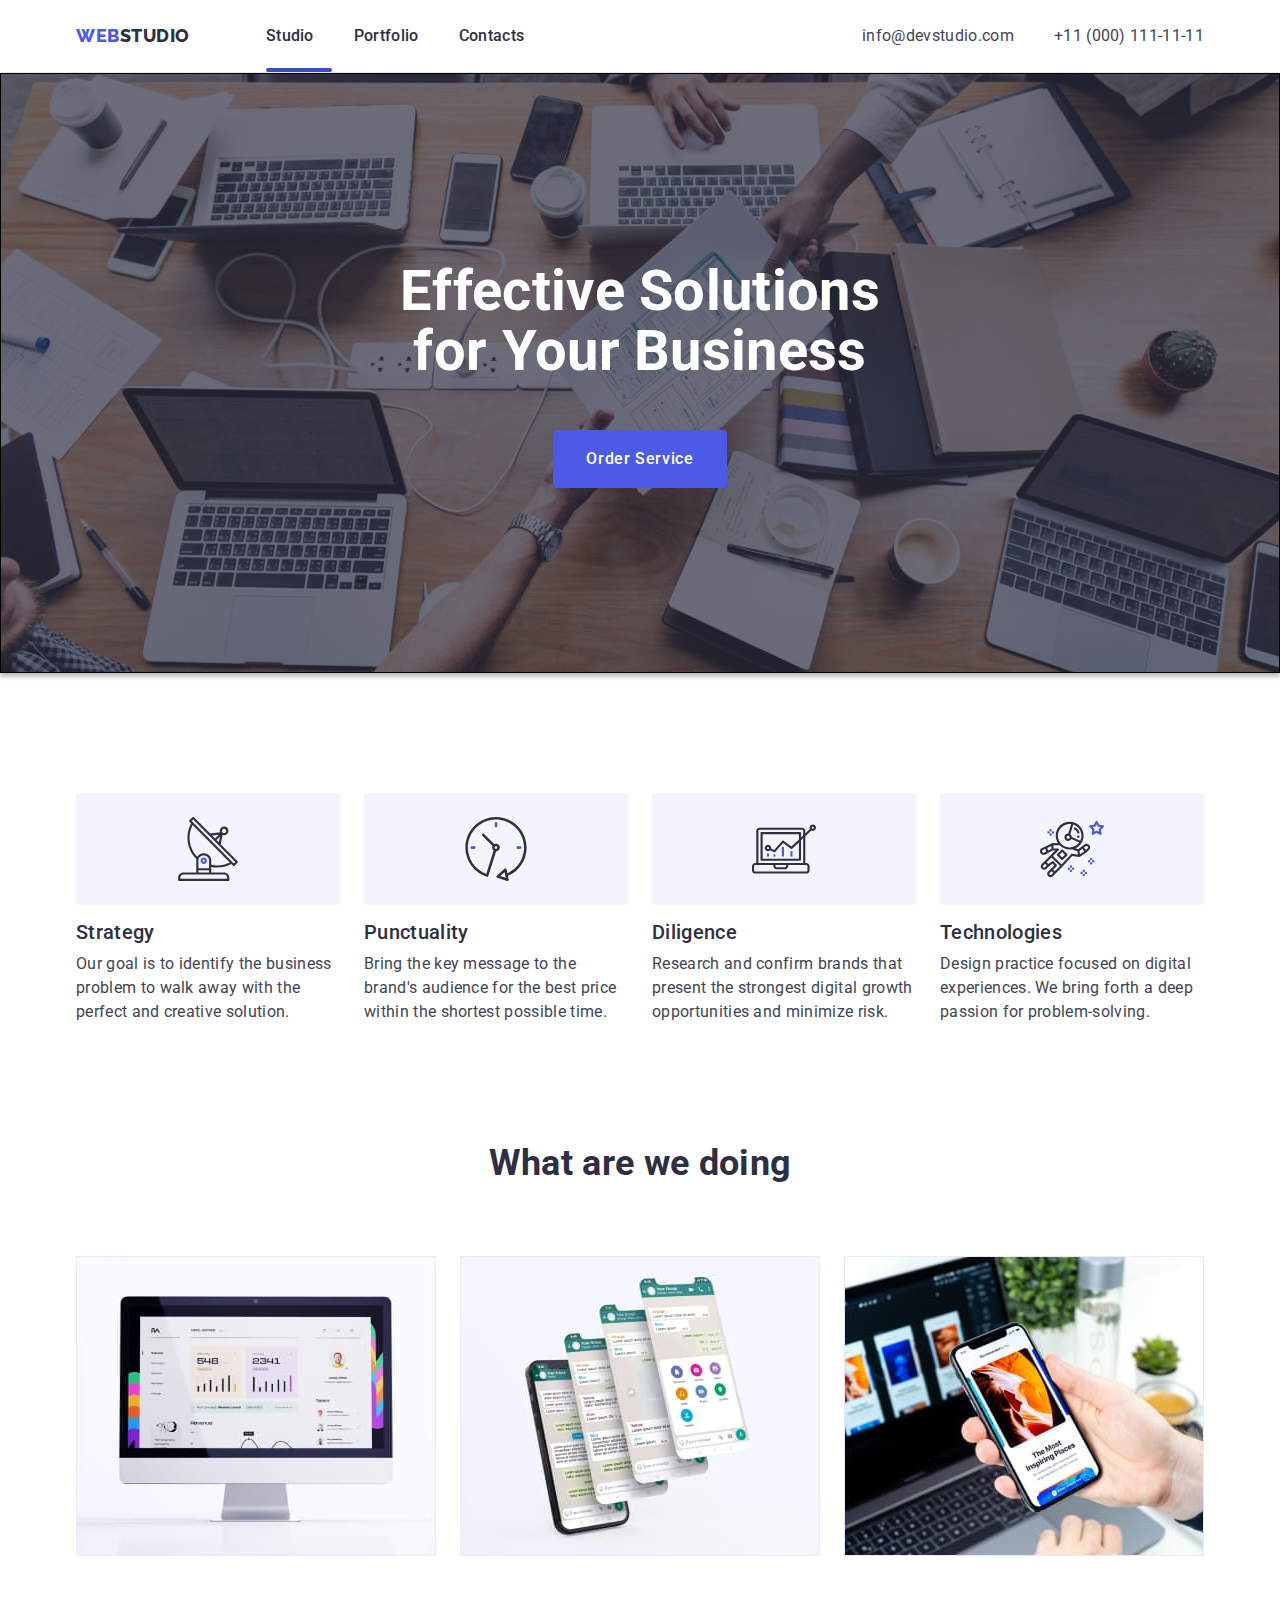
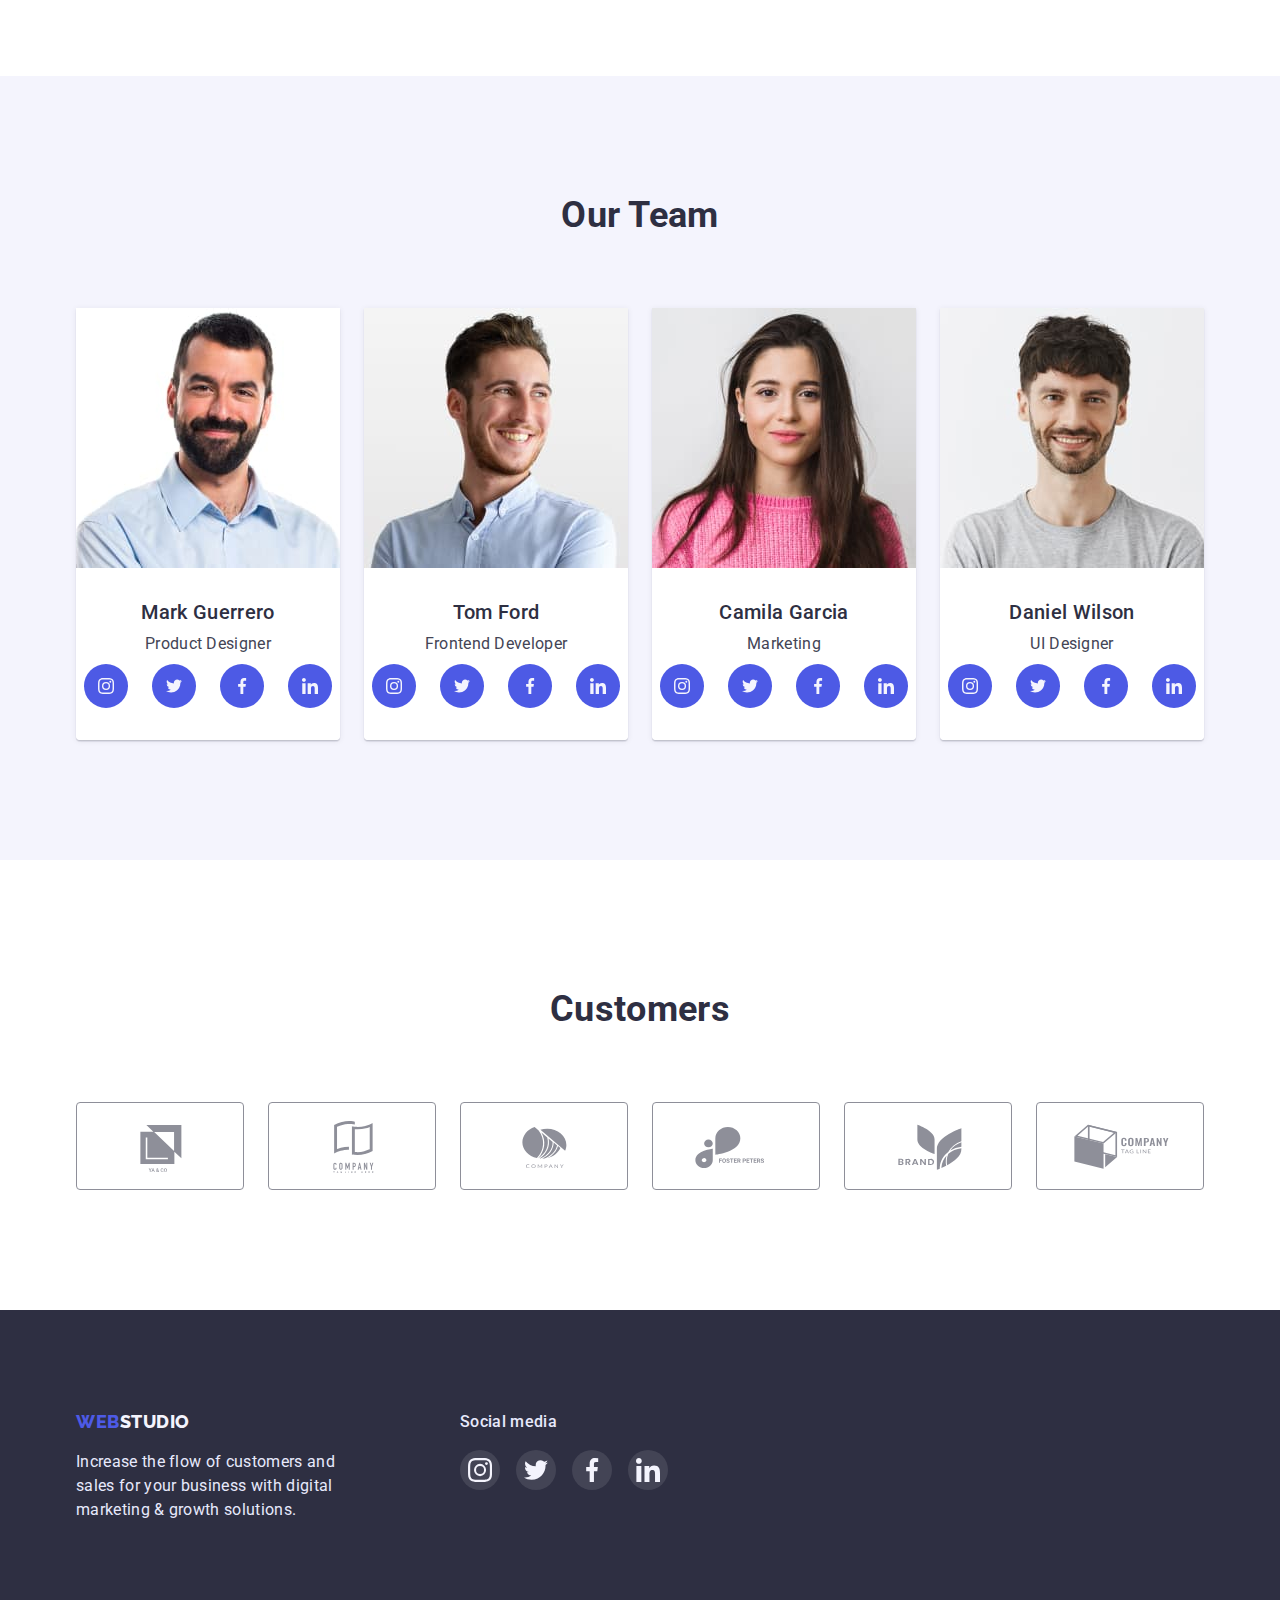
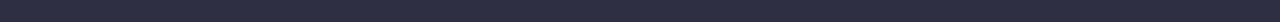
==== index.html @ f3c562cf "Initial commit" ====
<!DOCTYPE html>
<html lang="en">
<head>
    <meta charset="UTF-8">
    <meta http-equiv="X-UA-Compatible" content="IE=edge">
    <meta name="viewport" content="width=device-width, initial-scale=1.0">
    <title>WebStudio</title>
    <link
        href="https://fonts.googleapis.com/css2?family=Raleway:wght@800&family=Roboto:wght@100;400;500;700;900&display=swap"
        rel="stylesheet">
    <link rel="stylesheet" 
        href="https://cdnjs.cloudflare.com/ajax/libs/modern-normalize/1.1.0/modern-normalize.min.css">
    <link rel="stylesheet" href="./css/styles.css">
</head>
<body>

    <!--Header-->
    <header class="header">
        <div class="container main-header">
        <a href="./index.html" class="logo">
            <span class="logo-web">Web</span><span class="logo-studio">Studio</span>
        </a>

        <nav>
            <ul class="site-nav list">
                <li class="item"><a href="./index.html" class="link link-current activ">Studio</a></li>
                <li class="item"><a href="./portfolio.html" class="link link-current">Portfolio</a></li>
                <li class="item"><a href="./contacts.html" class="link link-current">Contacts</a></li>
            </ul>
        </nav>

        <address class="address">
            <ul class="contacts list">
                <li class="address-list"><a href="mailto:info@devstudio.com" class="link">info@devstudio.com</a></li>
                <li class="address-list"><a href="tel:+110001111111" class="link">+11 (000) 111-11-11</a></li>
            </ul>
        </address>
        </div>

    </header>

    <!--Main-->

    <main>
        <!--Section Hero-->
        <section class="hero hero-bgi">
            <div class="container">
            <h1 class="hero-title">Effective Solutions for Your Business</h1>
            <button type="button" class="button" data-modal-open>Order Service</button>
            </div>
        </section>
        
        <!--Section advantages-->
        <section class="section-feature">
            <div class="container">
            <ul class="feature list">
                <li class="feature-text">
                    <h2 class="title">Strategy</h2>
                    <p>Our goal is to identify the business
                    problem to walk away with the perfect and creative solution.</p>
                </li>

                <li class="feature-text">
                    <h2 class="title">Punctuality</h2>
                    <p>Bring the key message to the brand's audience for the best price within the shortest possible time.</p>
                </li>

                <li class="feature-text">
                    <h2 class="title">Diligence</h2>
                    <p>Research and confirm brands that present the strongest digital growth opportunities and minimize risk.</p>
                </li>

                <li class="feature-text">
                    <h2 class="title">Technologies</h2>
                    <p>Design practice focused on digital experiences. We bring forth a deep passion for problem-solving.</p>
                </li>
            </ul>
            </div>
        </section>
        <!--Our works-->
        <section class="section">
            <div class="container">
            <h2 class="section-title">What are we doing</h2>
            <ul class="list works">
                <li class="works-item">
                    <img src="./images/box1-1.jpg" 
                    alt="Graphs on the monitor"
                    width="360"
                    height="300">
                </li>
                <li class="works-item">
                    <img src="./images/box2-2.jpg" 
                    alt="Mobile Application Development" 
                    width="360" 
                    height="300">
                </li>
                <li class="works-item">
                    <img src="./images/box3-3.jpg" 
                    alt="Application on the phone" 
                    width="360" 
                    height="300">
                </li>
            </ul>
            </div>
        </section>
        <!--Our Team-->
        <section class="section employees">
            <div class="container">
            <h2 class="section-title">Our Team</h2>
            <ul class="team list">
                <li class="team-members"><img src="./images/team1-1.jpg"
                    alt="Mark Guerrero"
                    width="264" 
                    height="260">
                    <div class="team-item">
                    <h3 class="title">Mark Guerrero</h3>
                    <p>Product Designer</p>
                    <ul class="team-social-list list">
                        <li class="team-soc-item">
                            <a href="" class="team-social-link link">
                                <svg class="social-logo" width="16" height="16">
                                <use href="./images/icons.svg#logo-instagram"></use>
                                </svg>
                            </a>
                        </li>
                        <li class="team-soc-item">
                            <a href="" class="team-social-link link">
                                <svg class="social-logo" width="16" height="16">
                                <use href="./images/icons.svg#logo-twitter"></use>
                                </svg>
                            </a>
                        </li>
                        <li class="team-soc-item">
                            <a href="" class="team-social-link link">
                                <svg class="social-logo" width="16" height="16">
                                <use href="./images/icons.svg#logo-facebook"></use>
                                </svg>
                            </a>
                        </li>
                        <li class="team-soc-item">
                            <a href="" class="team-social-link link">
                                <svg class="social-logo" width="16" height="16">
                                <use href="./images/icons.svg#logo-linkedin"></use>
                                </svg>
                            </a>
                        </li>
                    </ul>
                    </div>
                <li class="team-members"><img src="./images/team2-2.jpg" 
                    alt="Tom Ford"
                    width="264" 
                    height="260">
                    <div class="team-item">
                    <h3 class="title">Tom Ford</h3>
                    <p>Frontend Developer</p>
                    <ul class="team-social-list list">
                        <li class="team-soc-item">
                            <a href="" class="team-social-link link">
                                <svg class="social-logo" width="16" height="16">
                                    <use href="./images/icons.svg#logo-instagram"></use>
                                </svg>
                            </a>
                        </li>
                        <li class="team-soc-item">
                            <a href="" class="team-social-link link">
                                <svg class="social-logo" width="16" height="16">
                                    <use href="./images/icons.svg#logo-twitter"></use>
                                </svg>
                            </a>
                        </li>
                        <li class="team-soc-item">
                            <a href="" class="team-social-link link">
                                <svg class="social-logo" width="16" height="16">
                                    <use href="./images/icons.svg#logo-facebook"></use>
                                </svg>
                            </a>
                        </li>
                        <li class="team-soc-item">
                            <a href="" class="team-social-link link">
                                <svg class="social-logo" width="16" height="16">
                                    <use href="./images/icons.svg#logo-linkedin"></use>
                                </svg>
                            </a>
                        </li>
                    </ul>
                    </div>
                </li>
                <li class="team-members"><img src="./images/team3-3.jpg" 
                    alt="Camila Garcia"
                    width="264" 
                    height="260">
                    <div class="team-item">
                    <h3 class="title">Camila Garcia</h3>
                    <p>Marketing</p>
                    <ul class="team-social-list list">
                        <li class="team-soc-item">
                            <a href="" class="team-social-link link">
                                <svg class="social-logo" width="16" height="16">
                                    <use href="./images/icons.svg#logo-instagram"></use>
                                </svg>
                            </a>
                        </li>
                        <li class="team-soc-item">
                            <a href="" class="team-social-link link">
                                <svg class="social-logo" width="16" height="16">
                                    <use href="./images/icons.svg#logo-twitter"></use>
                                </svg>
                            </a>
                        </li>
                        <li class="team-soc-item">
                            <a href="" class="team-social-link link">
                                <svg class="social-logo" width="16" height="16">
                                    <use href="./images/icons.svg#logo-facebook"></use>
                                </svg>
                            </a>
                        </li>
                        <li class="team-soc-item">
                            <a href="" class="team-social-link link">
                                <svg class="social-logo" width="16" height="16">
                                    <use href="./images/icons.svg#logo-linkedin"></use>
                                </svg>
                            </a>
                        </li>
                    </ul>
                    </div>
                </li>
                <li class="team-members"><img src="./images/team4-4.jpg" 
                    alt="Daniel Wilson"
                    width="264" 
                    height="260">
                    <div class="team-item">
                    <h3 class="title">Daniel Wilson</h3>
                    <p>UI Designer</p>
                    <ul class="team-social-list list">
                        <li class="team-soc-item">
                            <a href="" class="team-social-link link">
                                <svg class="social-logo" width="16" height="16">
                                    <use href="./images/icons.svg#logo-instagram"></use>
                                </svg>
                            </a>
                        </li>
                        <li class="team-soc-item">
                            <a href="" class="team-social-link link">
                                <svg class="social-logo" width="16" height="16">
                                    <use href="./images/icons.svg#logo-twitter"></use>
                                </svg>
                            </a>
                        </li>
                        <li class="team-soc-item">
                            <a href="" class="team-social-link link">
                                <svg class="social-logo" width="16" height="16">
                                    <use href="./images/icons.svg#logo-facebook"></use>
                                </svg>
                            </a>
                        </li>
                        <li class="team-soc-item">
                            <a href="" class="team-social-link link">
                                <svg class="social-logo" width="16" height="16">
                                    <use href="./images/icons.svg#logo-linkedin"></use>
                                </svg>
                            </a>
                        </li>
                    </ul>
                    </div>
                </li>
            </ul>
            </div>
        </section>

        <!--Customers-->
        <section class="section-customers">
            <div class="container">
            <h2 class="section-title customers-title">Customers</h2>
            <ul class="customers list">
                <li class="customers-item">
                    <a href="" class="customers-social-link link">
                        <svg class="customers-img" width="104" height="56">
                            <use href="./images/icons.svg#client-1"></use>
                        </svg> 
                    </a>      
                </li>
                <li class="customers-item">
                    <a href="" class="customers-social-link link">
                        <svg class="customers-img" width="104" height="56">
                            <use href="./images/icons.svg#client-2"></use>
                        </svg>
                    </a>
                </li>
                <li class="customers-item">
                    <a href="" class="customers-social-link link">
                        <svg class="customers-img" width="104" height="56">
                            <use href="./images/icons.svg#client-3"></use>
                        </svg>
                    </a>
                </li>
                <li class="customers-item">
                    <a href="" class="customers-social-link link">
                        <svg class="customers-img" width="104" height="56">
                            <use href="./images/icons.svg#client-4"></use>
                        </svg>
                    </a>
                </li>
                <li class="customers-item">
                    <a href="" class="customers-social-link link">
                        <svg class="customers-img" width="104" height="56">
                            <use href="./images/icons.svg#client-5"></use>
                        </svg>
                    </a>
                </li>
                <li class="customers-item">
                    <a href="" class="customers-social-link link">
                        <svg class="customers-img" width="104" height="56">
                            <use href="./images/icons.svg#client-6"></use>
                        </svg>
                    </a>
                </li>
            </ul>
            </div>
        </section>

    </main>

    <!--Footer-->

    <footer class="footer">
        <div class="container footer-container">
            <div class="footer-stab">
                <a href="./index.html" class="footer-logo">
                    <span class="footer-web">Web</span><span class="footer-studio">Studio</span>
                </a>
                <p class="text-footer">
                    Increase the flow of customers and
                    sales for your business with digital
                    marketing & growth solutions.
                </p>
            </div>
        
        <div class="footer-container-soc">
            <p class="footer-title-soc">Social media</p>
            <ul class="footer-list list">
                <li class="footer-soc-item">
                    <a href="" class="footer-social-link link">
                        <svg class="social-logo" width="24" height="24">
                            <use href="./images/icons.svg#logo-instagram"></use>
                        </svg>
                    </a>
                </li>
                <li class="footer-soc-item">
                    <a href="" class="footer-social-link link">
                        <svg class="social-logo" width="24" height="24">
                            <use href="./images/icons.svg#logo-twitter"></use>
                        </svg>
                    </a>
                </li>
                <li class="footer-soc-item">
                    <a href="" class="footer-social-link link">
                        <svg class="social-logo" width="24" height="24">
                            <use href="./images/icons.svg#logo-facebook"></use>
                        </svg>
                    </a>
                </li>
                <li class="footer-soc-item">
                    <a href="" class="footer-social-link link">
                        <svg class="social-logo" width="24" height="24">
                            <use href="./images/icons.svg#logo-linkedin"></use>
                        </svg>
                    </a>
                </li>
            </ul>
        </div>
        </div>
    </footer>

    <!-- Backdrop + modal -->

    <div class="backdrop is-hidden" data-modal>
        <div class="modal">
            <button type="button" class="modal-button" data-modal-close>
                <svg class="close-icon" width="8" height="8">
                    <use href="./images/icons.svg#close-buttom"></use>
                </svg>
            </button>
        </div>
    </div>

    <script src="./js/modal.js"></script>
</body>
</html>
---- css/styles.css ----
:root {
    --primary-text-color: #434455;
    --title-text-color: #2E2F42;
    --active-color: #404BBF;
    --primary-bg-color: #FFFFFF;
    --title-bg-color: #2E2F42;
    --hero-text-color: #FFFFFF;
    --team-bg-color: #F4F4FD;
    --logo-primary-color: #4D5AE5;
    --logo-secondary-color: #2E2F42;
    --logo-footer-color: #F4F4FD;
    --text-footer-color: #E7E9FC;
    --active-color-button: #FFFFFF;
    --active-bgc-button: #404BBF;
    --button-text-color: #4D5AE5;
    --button-text-bgc: #F4F4FD;
    --primary-social-logo: #F4F4FD;
}

body {
    background-color: var(--primary-bg-color);
    color: var(--primary-text-color);

    font-family: 'Roboto', sans-serif;
    letter-spacing: 0.02em;
    font-size: 16px;
    line-height: 1.5;
}

img {
    display: block;
}

.list {
    list-style: none;
}

.container {
    width: 1158px;
    padding-left: 15px;
    padding-right: 15px;
    margin: 0 auto;
}

h1, h2, h3, h4, h5, h6, p, ul {
    margin: 0;
    padding: 0;
}

.section {
    padding-top: 120px;
    padding-bottom: 120px;
}
.section-feature {
    padding-top: 120px;
}
.section-customers {
    padding-top: 130px;
    padding-bottom: 120px;
}
.section-portfolio {
    padding-top: 96px;
    padding-bottom: 120px;
}

/* Header */
.header {
    border-bottom: 1px solid #E7E9FC;
        box-shadow: 0px 2px 1px rgba(46, 47, 66, 0.08), 0px 1px 1px rgba(46, 47, 66, 0.16), 0px 1px 6px rgba(46, 47, 66, 0.08);
}
.main-header {
    display: flex;
    align-items: center;
}

/*Logo*/
.logo {
    display: inline-block;
    font-family: Raleway, sans-serif;
    letter-spacing: 0.03em;
    font-weight: 800;
    font-size: 18px;
    line-height: 1.33;
    text-decoration: none;
    text-transform: uppercase;
}
.logo-web {
    color: var(--logo-primary-color);
}
.logo-studio {
    color: var(--logo-secondary-color);
}

/*Nav*/
.site-nav .link {
    display: block;
    padding-top: 24px;
    padding-bottom: 24px;
    color: var(--title-text-color);
    font-weight: 500;
    text-decoration: none;

    transition: color 250ms cubic-bezier(0.4, 0, 0.2, 1);
}
.site-nav .link:active,
.site-nav .link:focus,
.site-nav .link:hover,
.site-nav .link.current {
    color: var(--active-color);
}
.site-nav {
    display: flex;
    margin-left: 76px;
}
.site-nav .item {
    margin-right: 40px;
}
.site-nav .item:last-child {
    margin-right: 0;
}

/*Contacts*/
.contacts .link {
    display: block;
    padding-top: 24px;
    padding-bottom: 24px;
    color: var(--primary-text-color);
    font-size: 16px;
    line-height: 1.5;
    text-decoration: none;
    font-style: normal;

    transition: color 250ms cubic-bezier(0.4, 0, 0.2, 1);
}
.contacts .link:active,
.contacts .link:focus,
.contacts .link:hover {
    color: var(--active-color);
}
.contacts {
    display: flex;
}
.address {
    margin-left: auto;
}
.contacts .address-list + .address-list {
    margin-left: 40px;
}
/* Underline the current page */

.item {
    position: relative;
}
.link-current::after {
    display: block;
    position: absolute;
    cursor: pointer;
    bottom: 0;
    left: 0;
    content: "";
    width: 66px;
    height: 4px;
    border-radius: 2px;
    background-color: transparent;
}
.activ::after {
    background-color: #404BBF;
}


/*Hero*/
.hero {
    text-align: center;
    background-color: var(--title-bg-color);
    padding-bottom: 188px;
    padding-top: 188px;
}
.hero-title {
    width: 494px;
    margin-left: auto;
    margin-right: auto;
    color: var(--hero-text-color);
    font-weight: 700;
    font-size: 56px;
    line-height: 1.07;
}
/* Hero background */
.hero-bgi {
    max-width: 1440px;
    height: 600px;
    margin: 0 auto;
    background-image: linear-gradient(to right, rgba(46, 47, 66, 0.7),
            rgba(46, 47, 66, 0.7)),
        url("../images/people-office.jpg");
    background-repeat: no-repeat;
    background-position: center;
    border: 1px solid #000000;
    box-shadow: 0px 4px 4px rgba(0, 0, 0, 0.25);
}


/* Feature */
.feature .title {
    color: var(--title-text-color);
    font-weight: 500;
    font-size: 20px;
    line-height: 1.2;
    margin-bottom: 8px;
}
.feature {
    display: flex;
}
.feature-text {
    margin-right: 24px;
}
.feature-text:nth-child(4n) {
    margin-right: 0;
}
.feature-text::before {
    display: inline-block;
    content: '';
    width: 264px;
    height: 112px;
    background-repeat: no-repeat;
    background-position: center;
    background-color: rgba(244, 244, 253, 1);
    border-radius: 4px;
    margin-bottom: 8px;
}
.feature-text:nth-child(1)::before {
    background-image: url("../images/strategy.svg");
}
.feature-text:nth-child(2)::before {
    background-image: url('../images/punctuality.svg');
}
.feature-text:nth-child(3)::before {
    background-image: url('../images/diligence.svg');
}
.feature-text:nth-child(4)::before {
    background-image: url('../images/technologies.svg');
}

/* Works */
.works {
    display: flex;
}
.works-item {
    margin-right: 24px;
}
.works-item:nth-child(3n) {
    margin-right: 0;
}

/*Team*/
.employees {
    background-color: var(--team-bg-color);
}

.section-title {
    color: var(--title-text-color);
    font-weight: 700;
    font-size: 36px;
    line-height: 1.11;
    text-align: center;
    margin-bottom: 72px;
}
.team .title {
    color: var(--title-text-color);
    font-weight: 500;
    font-size: 20px;
    line-height: 1.2;
    margin-bottom: 8px;
}
.team {
    display: flex;
}
.team-members {
    margin-right: 24px;
    box-shadow: 0px 1px 6px rgba(46, 47, 66, 0.08), 0px 1px 1px rgba(46, 47, 66, 0.16), 0px 2px 1px rgba(46, 47, 66, 0.08);
    border-radius: 0px 0px 4px 4px;
}
.team-members:nth-child(4n) {
    margin-right: 0;
}
.team-item {
    padding-top: 32px;
    padding-bottom: 32px;
    text-align: center;
    background-color: #fff;
    border-radius: 0px 0px 4px 4px;
}
.team-social-list {
    display: flex;
    justify-content: center;
    gap: 24px;
    margin-top: 8px;
}
.team-soc-item {
    width: 44px;
    height: 44px;
    justify-content: center;
}
.team-social-link {
    width: 100%;
    height: 100%;
    border-radius: 50%;
    display: flex;
    align-items: center;
    justify-content: center;
    background-color: #4D5AE5;

    transition: background-color 250ms cubic-bezier(0.4, 0, 0.2, 1);
}
.team-social-link:hover,
.team-social-link:focus {
    background-color: #404BBF;
}
.social-logo {
    fill: var(--primary-social-logo);
}

/* Customers */
.customers-title {
    margin-bottom: 72px;
}
.customers {
    display: flex;
}
.customers-item {
    display: flex;
    width: 168px;
    height: 88px;
    margin-right: 24px;
    background: var(--primary-bg-color);
}
.customers-social-link {
    display: flex;
    width: 100%;
    height: 100%;
    border-radius: 4px;
    background-repeat: no-repeat;
    background-position: center;
    align-items: center;
    justify-content: center;
    border: 1px solid #8E8F99;
    color: #8E8F99;

    transition: color 250ms cubic-bezier(0.4, 0, 0.2, 1),
            border 250ms cubic-bezier(0.4, 0, 0.2, 1),
            box-shadow 250ms cubic-bezier(0.4, 0, 0.2, 1);
}
.customers-item:nth-child(6n) {
    margin-right: 0;
}
.customers-social-link:hover,
.customers-social-link:focus {
    box-shadow: 0px 4px 4px rgba(0, 0, 0, 0.25);
    color: var(--active-color);
    border: 1px solid var(--active-color);
}
.customers-img {
    fill: currentColor;
}

/*Footer*/

.footer-logo {
    font-family: Raleway, sans-serif;
    letter-spacing: 0.03em;
    font-weight: 800;
    font-size: 18px;
    line-height: 1.33;
    text-decoration: none;
    text-transform: uppercase;
    display: inline-block;
    margin-bottom: 16px;
}
.footer-web {
    color: var(--logo-primary-color);
}    
.footer {
    background-color: var(--title-bg-color);
    padding-top: 100px;
    padding-bottom: 100px;
}
.footer .text-footer {
    color: var(--text-footer-color);
    margin: 0;
}
.footer .footer-studio {
    color: var(--logo-footer-color);
    line-height: 1.17;
}
.text-footer {
    width: 264px;
    justify-content: flex-start; 
}
.footer-container {
    display: flex; 
}
.footer-stab {
    margin-right: 120px;
}
.footer-title-soc {
    color: var(--text-footer-color);
    font-weight: 500;
}
.footer-container-soc {
    width: 208px;
    height: 80px;
}
.footer-list {
    display: flex;
    justify-content: center;
    gap: 16px;
    margin-top: 16px;
}
.footer-soc-item {
    width: 40px;
    height: 40px;
    justify-content: center;
    align-items: center;
}
.footer-social-link {
    border-radius: 50%;
    width: 100%;
    height: 100%;
    display: flex;
    justify-content: center;
    align-items: center;
    background: rgba(255, 255, 255, 0.1);

    transition: background-color 250ms cubic-bezier(0.4, 0, 0.2, 1);
}
.footer-social-link:hover {
    background: #31D0AA;
}

/* Backdrop + modal*/
.backdrop {
    position: fixed;
    top: 0;
    left: 0;
    width: 100%;
    height: 100%;
    background: rgba(46, 47, 66, 0.4);

    transition: opacity 250ms cubic-bezier(0.4, 0, 0.2, 1), visibility 250ms cubic-bezier(0.4, 0, 0.2, 1);

}
.backdrop.is-hidden {
    visibility: hidden;
    opacity: 0;
    pointer-events: none;
}
.modal {
    position: absolute;
    left: 50%;
    top: 50%;
    transform: translate(-50%, -50%);
    opacity: 1;
    width: 408px;
    height: 576px;
    background: #FCFCFC;
    box-shadow: 0px 1px 1px rgba(0, 0, 0, 0.14), 0px 1px 3px rgba(0, 0, 0, 0.12), 0px 2px 1px rgba(0, 0, 0, 0.2);
    border-radius: 4px;
}
.modal-button {
    position: absolute;
    top: 24px;
    right: 24px;
    width: 24px;
    height: 24px;
    border-radius: 50%;
    background: #E7E9FC;
    border: 1px solid rgba(0, 0, 0, 0.1);
    filter: drop-shadow(0px 4px 4px rgba(0, 0, 0, 0.25));

    transition: background-color 250ms cubic-bezier(0.4, 0, 0.2, 1),
            border 250ms cubic-bezier(0.4, 0, 0.2, 1),
            fill 250ms cubic-bezier(0.4, 0, 0.2, 1);
}
.modal-button:hover,
.modal-button:active {
    background-color: #404BBF;
    border: 1px solid #404BBF;
    fill: #fff;
    
}
.close-icon {
    width: 100%;
    height: 100%;
}


/*Button*/
.button {
    color: #FFFFFF;
    background-color: #4D5AE5;
    font-family: Roboto, sans-serif;
    font-weight: 500;
    font-size: 16px;
    line-height: 1.5;
    display: flex;
    letter-spacing: 0.04em;

    cursor: pointer;
    border-radius: 4px;
    padding: 16px 32px;
    margin: 0 auto;
    margin-top: 48px;
    min-width: 169px;
    border: 1px solid transparent;

    transition: background-color 250ms cubic-bezier(0.4, 0, 0.2, 1),
    color 250ms cubic-bezier(0.4, 0, 0.2, 1),
    border 250ms cubic-bezier(0.4, 0, 0.2, 1);
}
.button:active,
.button:focus,
.button:hover {
    color: var(--active-color-button);
    background-color: var(--active-bgc-button);
    border: 1px solid transparent;
    
}

/*Section-portfolio*/

/*Button portfolio*/
.button-portfolio {
    font-family: Roboto, sans-serif;
    font-weight: 500;
    font-size: 16px;
    line-height: 1.5;
    display: flex;
    align-items: center;
    text-align: center;
    letter-spacing: 0.04em;
    color: var(--button-text-color);
    background-color: var(--button-text-bgc);

    cursor: pointer;
    border-radius: 4px;
    padding: 12px 24px;
    min-width: 69px;
    border: 1px solid var(--text-footer-color);

    transition: background-color 250ms cubic-bezier(0.4, 0, 0.2, 1),
    color 250ms cubic-bezier(0.4, 0, 0.2, 1),
    border 250ms cubic-bezier(0.4, 0, 0.2, 1),
    box-shadow 250ms cubic-bezier(0.4, 0, 0.2, 1);
}
.button-portfolio:active,
.button-portfolio:focus,
.button-portfolio:hover {
    color: var(--active-color-button);
    background-color: var(--active-bgc-button);
    border: 1px solid transparent;
    box-shadow: 0px 3px 1px rgba(0, 0, 0, 0.1), 0px 2px 1px rgba(0, 0, 0, 0.08), 0px 2px 2px rgba(0, 0, 0, 0.12);
}

.main-button {
    display: flex;
    align-items: center;
    justify-content: center;
    margin-bottom: 72px;
}
.button-item {
    margin-right: 24px;
}
.button-item:nth-child(5n) {
    margin-right: 0;
}

/*Hidden headers*/
.title-portfolio {
    visibility: hidden;
}

/*Cards*/
.project-card .cards {
    text-decoration: none;
}

/*Project card*/
.project-card .project {
    font-weight: 500;
    font-size: 20px;
    line-height: 1.2;
    color: var(--title-text-color);
}
.project-card .type {
    color: var(--primary-text-color);
}
.cards .project {
    display: flex;
    margin-bottom: 8px;
}
.project-card {
    display: flex;
    flex-wrap: wrap;
}
.item-card {
    /* width: 360px; */
    margin-right: 24px;
    margin-bottom: 48px;
    cursor: pointer;
    /* border: 1px solid #E7E9FC; */

    transition: box-shadow 250ms cubic-bezier(0.4, 0, 0.2, 1);
}
.item-card:nth-child(3n) {
    margin-right: 0;
}
.item-card:nth-last-child(-n+3) {
    margin-bottom: 0;
}
.item-card:hover,
.item-card:focus {
    box-shadow: 0px 1px 6px rgba(46, 47, 66, 0.08), 0px 1px 1px rgba(46, 47, 66, 0.16), 0px 2px 1px rgba(46, 47, 66, 0.08);
}
.project-border {
    border-bottom: 1px solid #E7E9FC;
    border-left: 1px solid #E7E9FC;
    border-right: 1px solid #E7E9FC;
    padding: 32px 16px;

    transition: border 250ms cubic-bezier(0.4, 0, 0.2, 1);
}
.project-border:hover,
.project-border:focus {
    border: 0;
}
/* Cards-thumb */

.cards-thumb {
    position: relative;
    overflow: hidden;
}
.thumb-text {
    position: absolute;
    width: 100%;
    height: 100%;
    top: 0;
    left: 0;
    padding-left: 32px;
    padding-top: 40px;
    padding-right: 32px;
    line-height: 24px;
    background: #4D5AE5;
    color: #F4F4FD;

    transform: translateY(100%);
    transition: transform 250ms cubic-bezier(0.4, 0, 0.2, 1);
}
.cards-thumb:hover .thumb-text,
.cards-thumb:focus .thumb-text {
    transform: translateY(0);
}
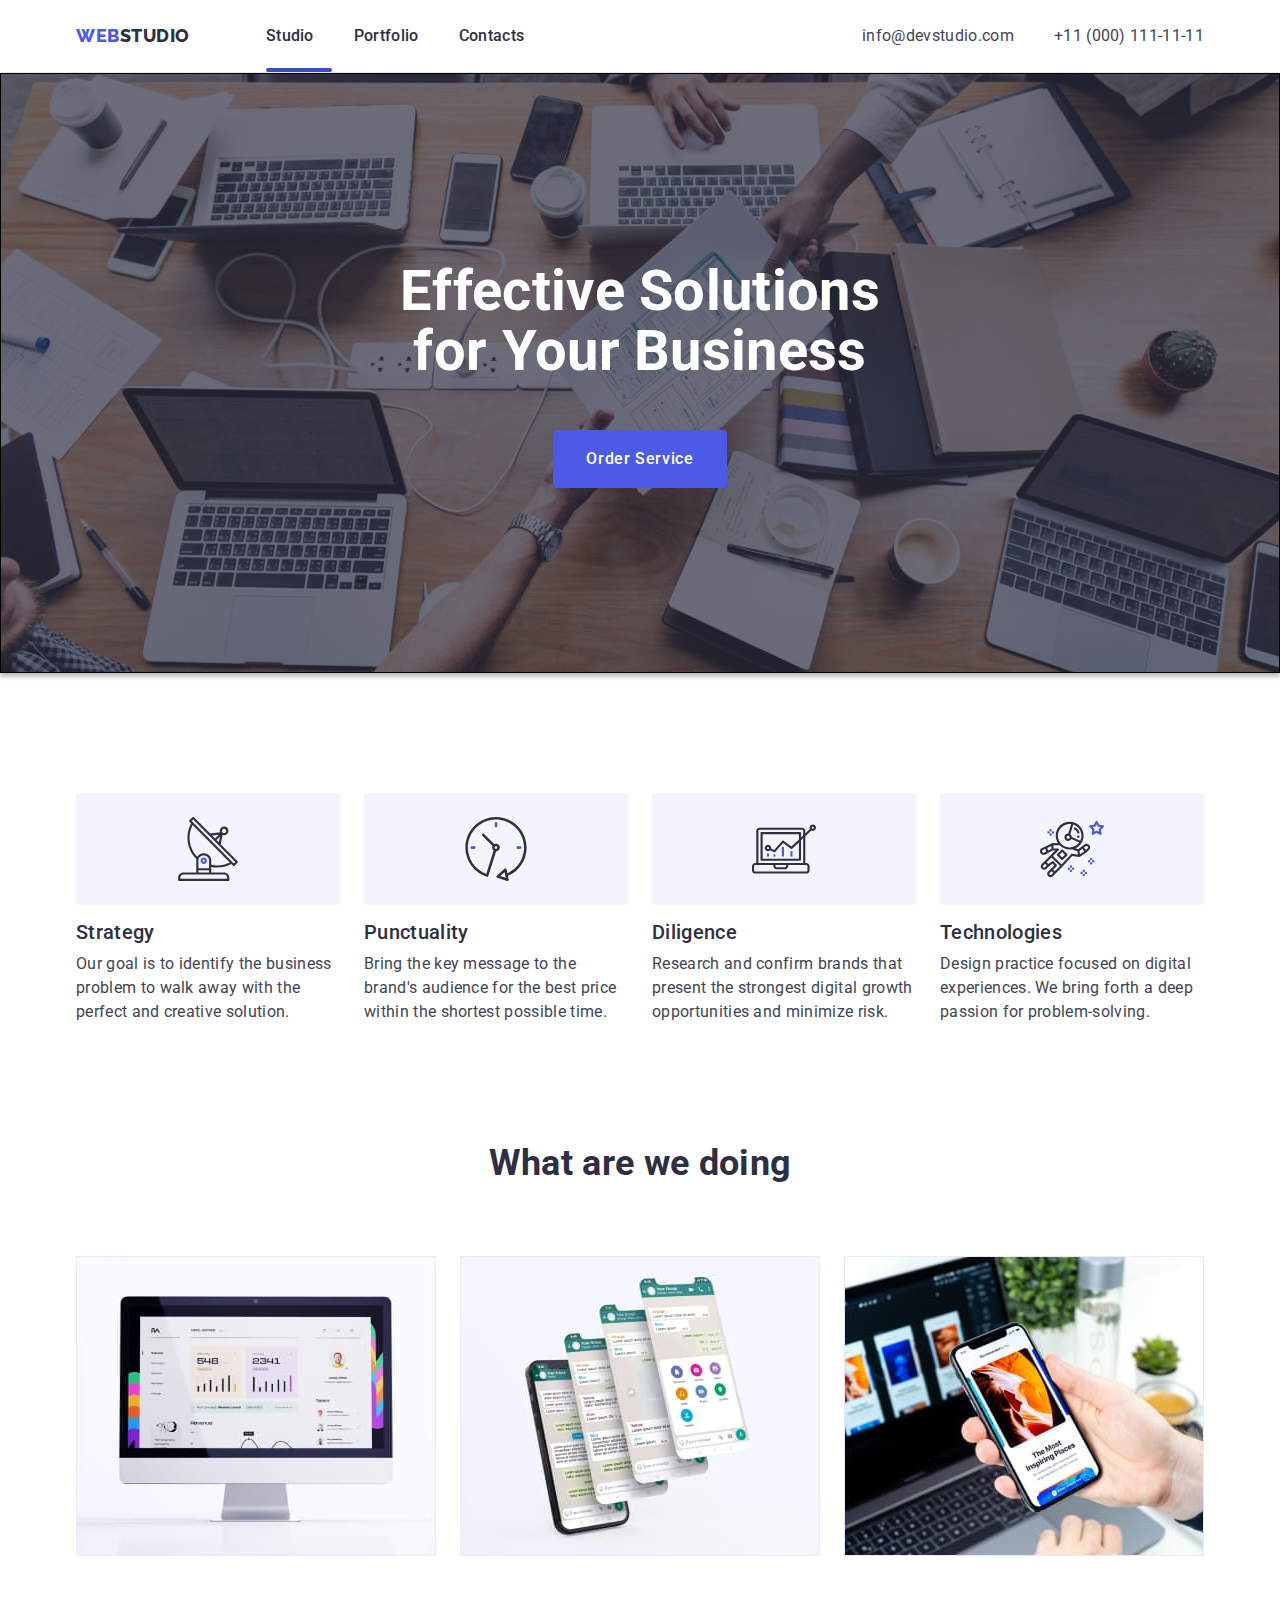
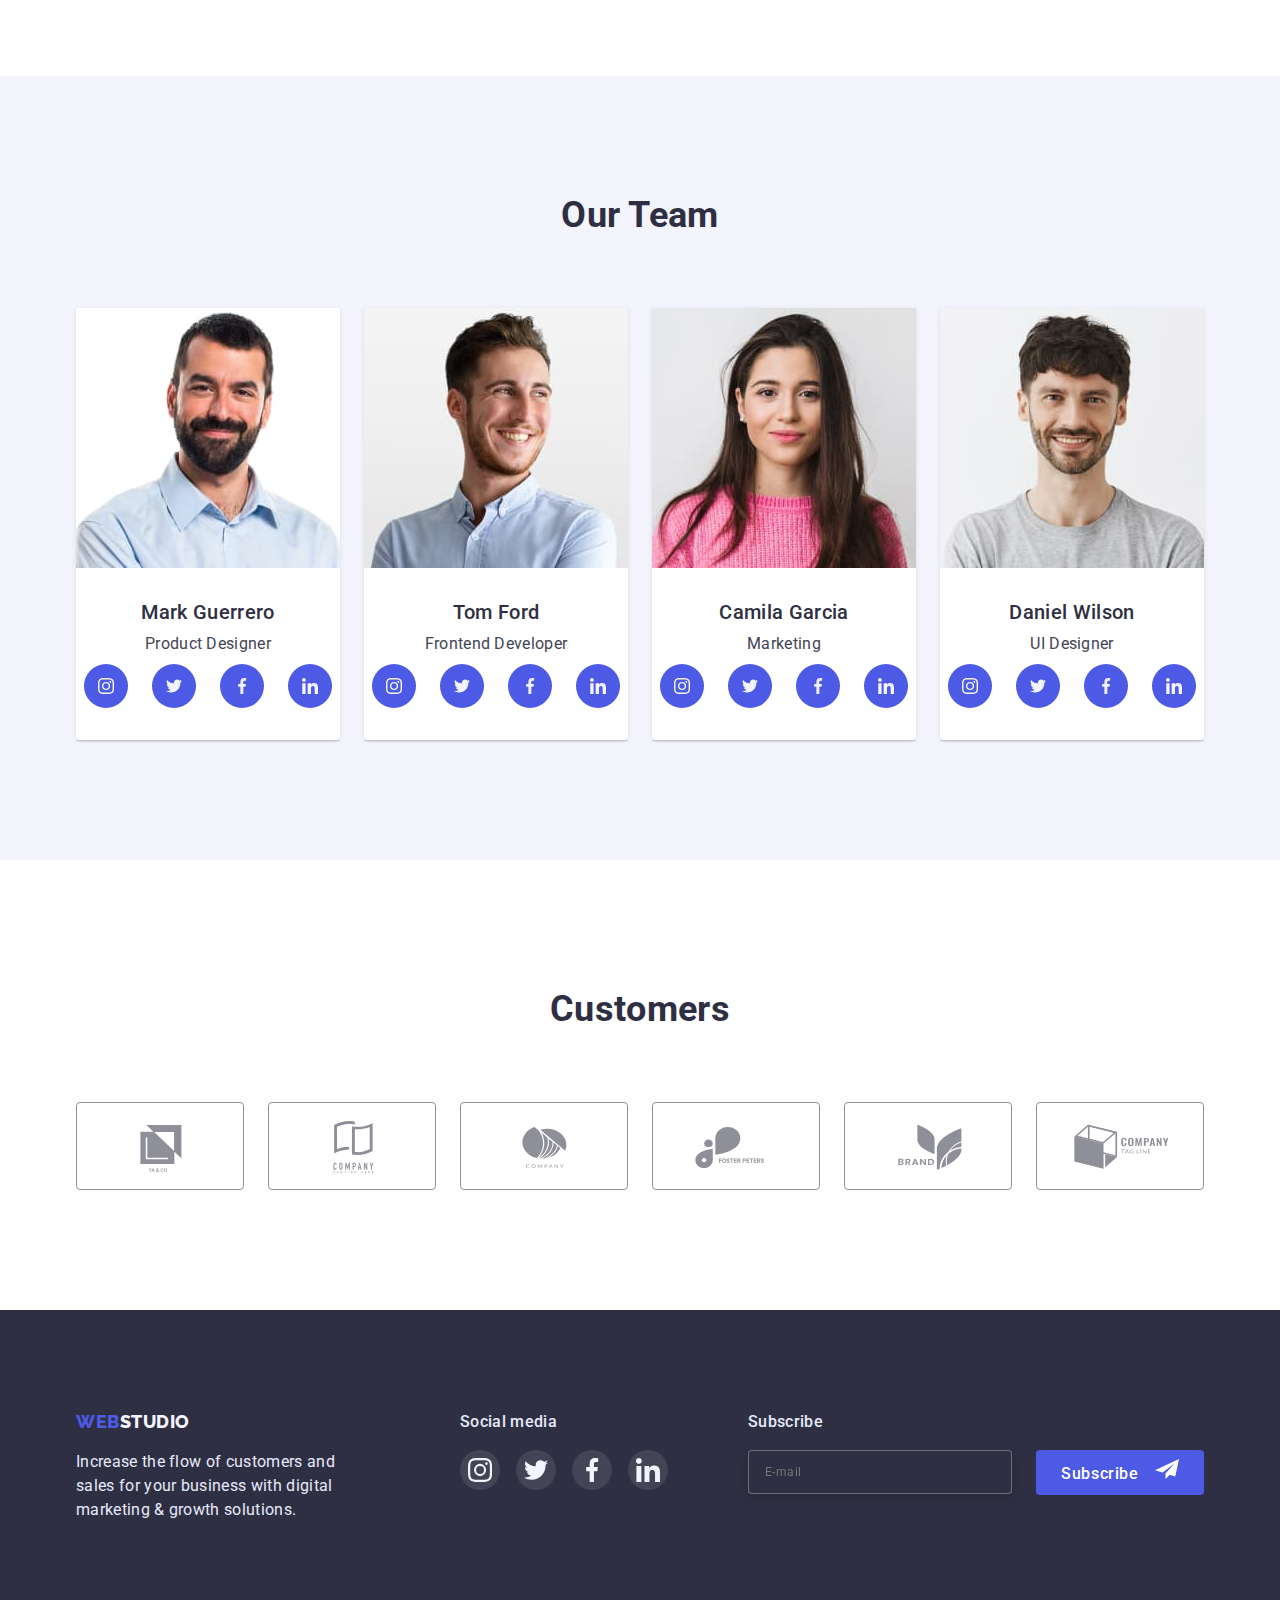
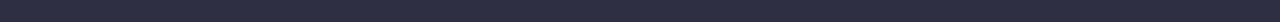
==== commit c270bce1: "ДЗ-6 Готове" ====
--- a/index.html
+++ b/index.html
@@ -368,6 +368,20 @@
                 </li>
             </ul>
         </div>
+            <!-- Subscribe -->
+
+            <form name="subscribe" class="subscribe">
+                <b class="footer-title-soc">Subscribe</b>
+                <div class="sub-form">
+                <label>
+                    <input type="email" name="email" placeholder="E-mail" class="sub-input">
+                </label>
+                <button type="submit" class="sub-button">Subscribe</button>
+                <!-- <svg width="24" height="20" class="sub-icon">
+                    <use href="./images/icons.svg#icon-send"></use>
+                </svg> -->
+                </div>
+            </form>
         </div>
     </footer>
 
@@ -377,9 +391,51 @@
         <div class="modal">
             <button type="button" class="modal-button" data-modal-close>
                 <svg class="close-icon" width="8" height="8">
-                    <use href="./images/icons.svg#close-buttom"></use>
+                    <use href="./images/icons.svg#close-black"></use>
                 </svg>
             </button>
+<!-- Modal -->
+                <form name="order_servise" autocomplete="on" novalidate class="modal-form">
+                    <p class="form-title">Leave your contacts and we will call you back</p>
+
+                    <label class="label-item">
+                        <span class="label-text">Name</span>
+                        <input type="text" name="user-name" autofocus class="input-item">
+                            <svg width="18" height="24" class="label-icon">
+                                <use href="./images/icons.svg#frame"></use>
+                            </svg>
+                    </label>
+                    <label class="label-item">
+                        <span class="label-text">Phone</span>
+                        <input type="tel" name="phone_number" class="input-item">
+                        <svg width="18" height="24" class="label-icon">
+                            <use href="./images/icons.svg#phone-black"></use>
+                        </svg>
+                    </label>
+                    <label class="label-item">
+                        <span class="label-text">Email</span>
+                        <input type="email" name="email" class="input-item">
+                        <svg width="18" height="24" class="label-icon">
+                            <use href="./images/icons.svg#email-black"></use>
+                        </svg>
+                    </label>
+                    <label class="label-item comment">
+                        <span class="label-text">Comment</span>
+                        <textarea name="comment" rows="7"  placeholder="Text input" class="textarea-item"></textarea>
+                    </label>
+                    <label class="label-privacy">
+                        <input type="checkbox" name="consent" value="consent" checked class="checkbox-item">
+                        <svg width="16" height="16" class="check-icon">
+                            <use href="./images/icons.svg#checbox-b"></use>
+                        </svg>
+                        <span class="checkbox-text">I accept the terms and conditions of the 
+                            <a href="" class="checkbox-link">Privacy Policy</a>
+                        </span>
+                    </label>
+
+                <button type="submit" class="button-send">Send</button>
+                </form>
+            
         </div>
     </div>
 
--- a/css/styles.css
+++ b/css/styles.css
@@ -436,7 +436,64 @@
     background: #31D0AA;
 }
 
+/* Subscribe */
+
+.subscribe {
+    margin-left: 80px;
+    padding: 0;
+}
+.sub-form {
+    margin-top: 16px;
+    display: flex;
+}
+.sub-input {
+    padding-top: 9px;
+    padding-bottom: 9px;
+    padding-left: 16px;
+    font-size: 12px;
+    width: 264px;
+    line-height: 2;
+    letter-spacing: 0.04em;
+    color: rgba(255, 255, 255, 0.6);
+    background: #2E2F42;
+    border: 1px solid rgba(255, 255, 255, 0.3);
+    filter: drop-shadow(0px 4px 4px rgba(0, 0, 0, 0.15));
+    border-radius: 4px;
+    transition: outline 250ms cubic-bezier(0.4, 0, 0.2, 1);
+}
+.sub-input:focus {
+    outline: 1px solid #4D5AE5;
+}
+.sub-button {
+    position: relative;
+    padding: 8px 24px;
+    margin: 0 auto;
+    margin-left: 24px;
+    font-family: Roboto, sans-serif;
+    font-weight: 500;
+    font-size: 16px;
+    line-height: 1.5;
+    color: #FFFFFF;
+    background: #4D5AE5;
+    border: 1px solid transparent;
+    border-radius: 4px;
+    text-align: center;
+    cursor: pointer;
+    letter-spacing: 0.04em;
+}
+.sub-button::after {
+    content: '';
+    display: inline-block;
+    width: 24px;
+    height: 20px;
+    margin-left: 16px;
+    background-repeat: no-repeat;
+    background-position: center;
+    background-image: url(../images/icon-send.svg);
+}
+
 /* Backdrop + modal*/
+
 .backdrop {
     position: fixed;
     top: 0;
@@ -460,7 +517,6 @@
     transform: translate(-50%, -50%);
     opacity: 1;
     width: 408px;
-    height: 576px;
     background: #FCFCFC;
     box-shadow: 0px 1px 1px rgba(0, 0, 0, 0.14), 0px 1px 3px rgba(0, 0, 0, 0.12), 0px 2px 1px rgba(0, 0, 0, 0.2);
     border-radius: 4px;
@@ -477,21 +533,132 @@
     filter: drop-shadow(0px 4px 4px rgba(0, 0, 0, 0.25));
 
     transition: background-color 250ms cubic-bezier(0.4, 0, 0.2, 1),
-            border 250ms cubic-bezier(0.4, 0, 0.2, 1),
-            fill 250ms cubic-bezier(0.4, 0, 0.2, 1);
+    border 250ms cubic-bezier(0.4, 0, 0.2, 1),
+    fill 250ms cubic-bezier(0.4, 0, 0.2, 1);
 }
 .modal-button:hover,
 .modal-button:active {
     background-color: #404BBF;
     border: 1px solid #404BBF;
     fill: #fff;
-    
 }
 .close-icon {
     width: 100%;
     height: 100%;
 }
 
+/* Modal-table */
+.modal-form {
+    margin-top: 72px;
+    margin-bottom: 24px;
+    margin-left: 24px;
+    margin-right: 24px;
+}
+.form-title {
+font-weight: 500;
+text-align: center;
+color: var(--title-text-color);
+margin-bottom: 16px;
+}
+.label-text {
+    font-size: 12px;
+}
+.label-item {
+    display: flex;
+    flex-direction: column;
+    position: relative;
+    margin-bottom: 8px;
+}
+.input-item {
+    padding-left: 38px;
+    padding-top: 11px;
+    padding-bottom: 11px;
+    border-radius: 4px;
+    border: 1px solid rgba(33, 33, 33, 0.2);
+    font-size: 12px;
+    line-height: 14px;
+    transition: outline 250ms cubic-bezier(0.4, 0, 0.2, 1), fill 250ms cubic-bezier(0.4, 0, 0.2, 1),;
+}
+.label-icon {
+    position: absolute;
+    top: 45%;
+    margin-left: 19px;
+}
+.textarea-item {
+    resize: none;
+    padding-top: 8px;
+    padding-left: 16px;
+    border-radius: 4px;
+    border: 1px solid rgba(33, 33, 33, 0.2);
+    font-size: 12px;
+    line-height: 14px;
+    transition: outline 250ms cubic-bezier(0.4, 0, 0.2, 1);
+}
+.comment {
+    margin-bottom: 16px;
+}
+.label-privacy {
+    position: relative;
+    left: 0;
+}
+.textarea-item:focus,
+.input-item:focus {
+    outline: 1px solid #4D5AE5;
+}
+.input-item:focus ~ .label-icon {
+    fill: #4D5AE5;
+}
+.checkbox-item {
+    appearance: none;
+    position: absolute;
+    width: 16px;
+    height: 16px;
+    left: 0;
+    top: 0;
+    border: 1.25px solid #2E2F42;
+    border-radius: 2px; 
+    
+}
+.checkbox-item:checked + .check-icon {
+    background: #404BBF;
+    fill: #FFFFFF;
+    border: 1.25px solid #404BBF;
+    border-radius: 2px;
+    outline: transparent;
+}
+.check-icon {
+    fill: transparent;
+}
+.checkbox-text {
+    font-size: 12px;
+    line-height: 1.33;
+    letter-spacing: 0.04em;
+}
+.checkbox-link {
+    font-size: 12px;
+    line-height: 1.33;
+    letter-spacing: 0.04em;
+    color: #4D5AE5;
+}
+.button-send {
+    padding: 16px 32px;
+    margin: 0 auto;
+    margin-top: 24px;
+    min-width: 169px;
+    font-family: Roboto, sans-serif;
+    font-weight: 500;
+    font-size: 16px;
+    line-height: 1.5;
+    color: #FFFFFF;
+    background: #4D5AE5;
+    border: 1px solid transparent;
+    box-shadow: 0px 4px 4px rgba(0, 0, 0, 0.15);
+    border-radius: 4px;
+    display: block;
+    text-align: center;
+    cursor: pointer;
+    letter-spacing: 0.04em;
+}
 
 /*Button*/
 .button {
@@ -501,8 +668,9 @@
     font-weight: 500;
     font-size: 16px;
     line-height: 1.5;
-    display: flex;
+    display: block;
     letter-spacing: 0.04em;
+    text-align: center;
 
     cursor: pointer;
     border-radius: 4px;
@@ -559,7 +727,6 @@
     border: 1px solid transparent;
     box-shadow: 0px 3px 1px rgba(0, 0, 0, 0.1), 0px 2px 1px rgba(0, 0, 0, 0.08), 0px 2px 2px rgba(0, 0, 0, 0.12);
 }
-
 .main-button {
     display: flex;
     align-items: center;
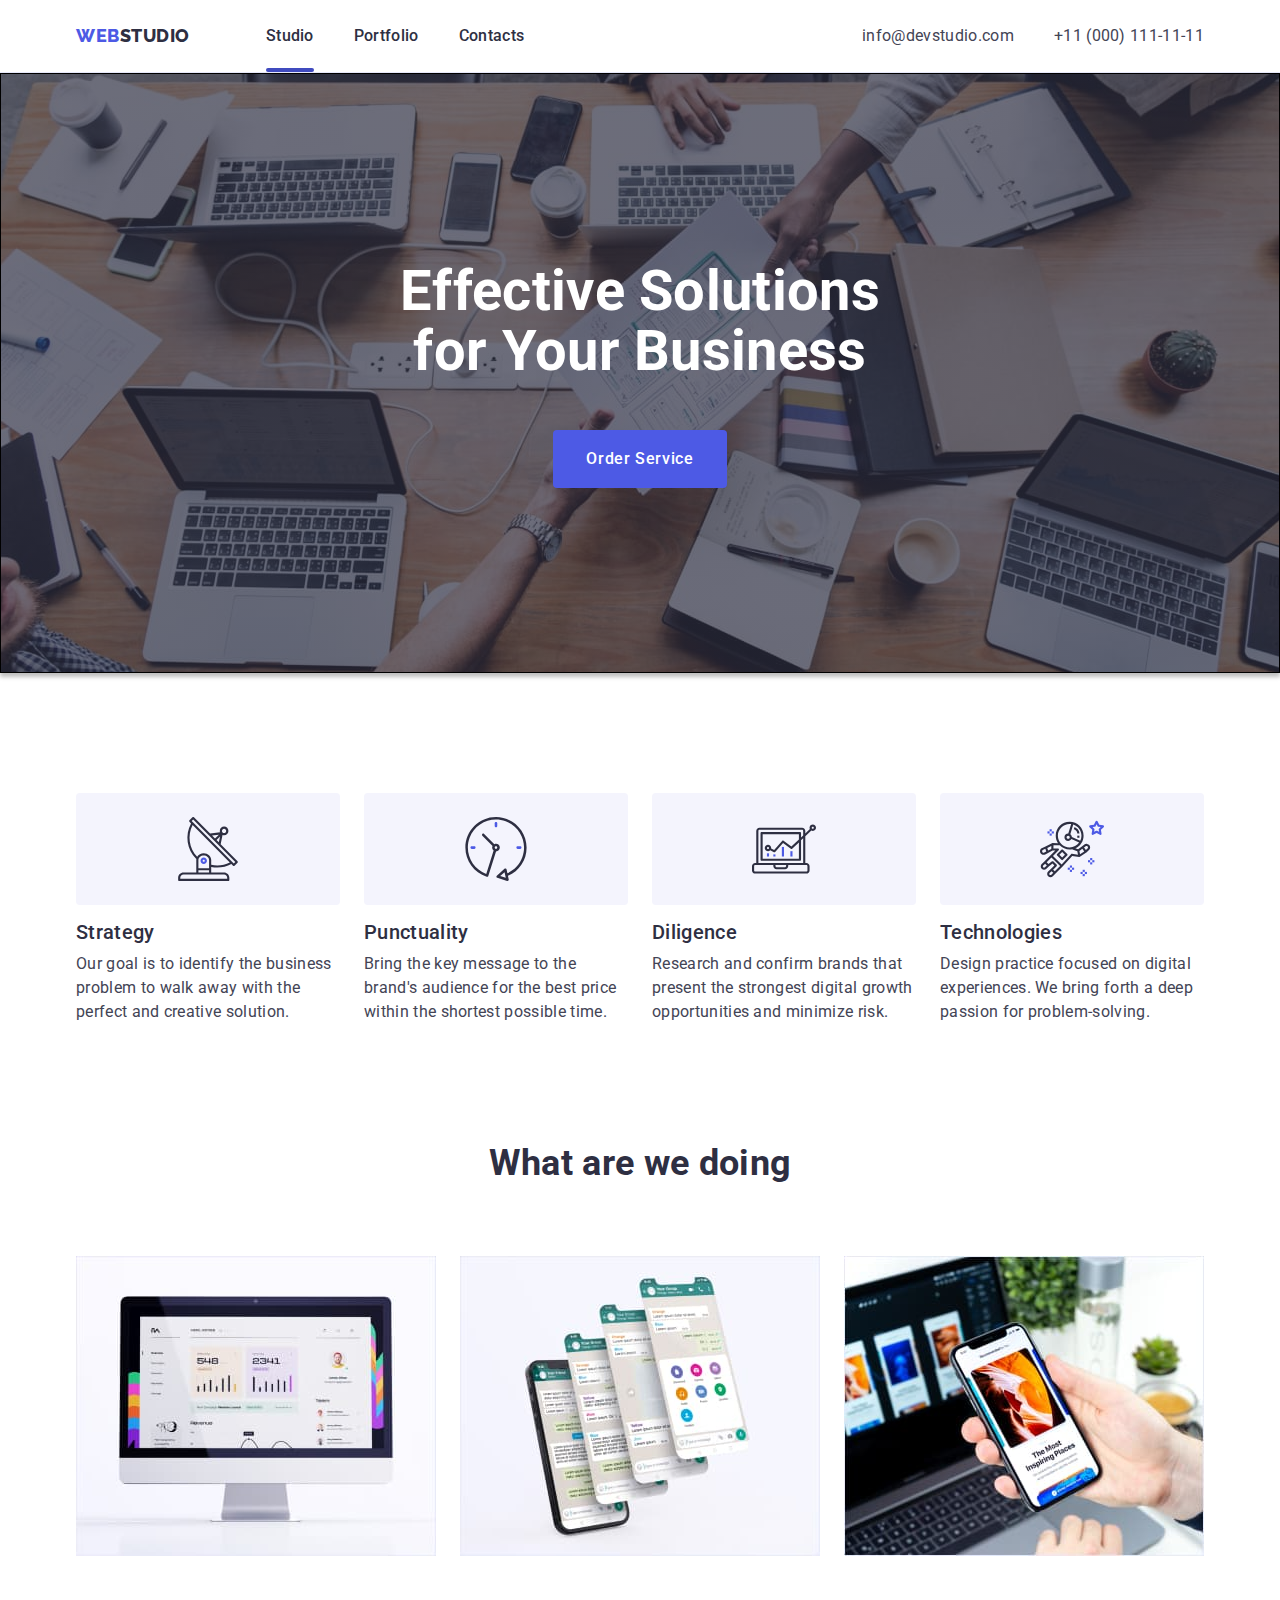
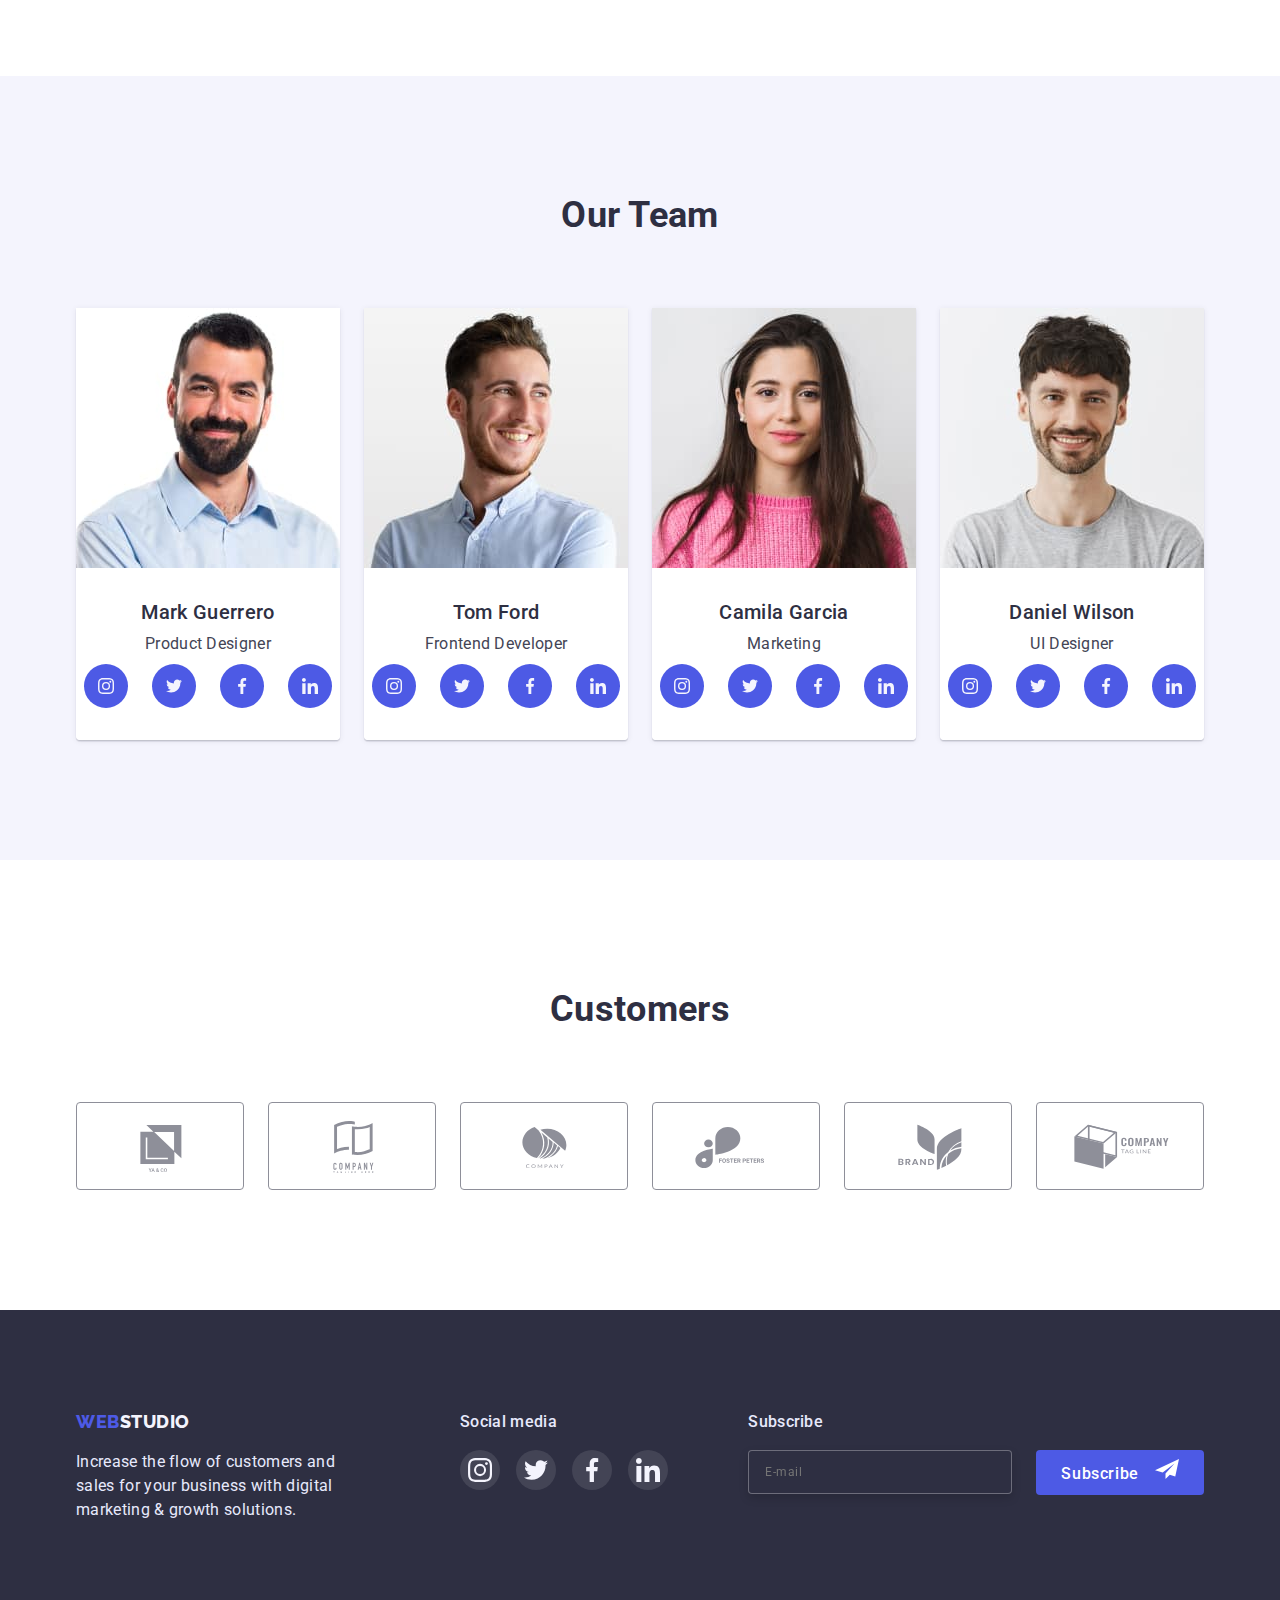
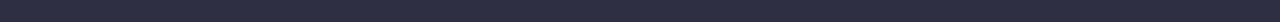
==== commit 8032efdb: "ДЗ-6 готове виправлене" ====
--- a/index.html
+++ b/index.html
@@ -395,7 +395,7 @@
                 </svg>
             </button>
 <!-- Modal -->
-                <form name="order_servise" autocomplete="on" novalidate class="modal-form">
+                <form name="order_servise" autocomplete="on" novalidate >
                     <p class="form-title">Leave your contacts and we will call you back</p>
 
                     <label class="label-item">
--- a/css/styles.css
+++ b/css/styles.css
@@ -158,7 +158,7 @@
     bottom: 0;
     left: 0;
     content: "";
-    width: 66px;
+    width: 100%;
     height: 4px;
     border-radius: 2px;
     background-color: transparent;
@@ -439,7 +439,7 @@
 /* Subscribe */
 
 .subscribe {
-    margin-left: 80px;
+    margin-left: auto;
     padding: 0;
 }
 .sub-form {
@@ -514,6 +514,7 @@
     position: absolute;
     left: 50%;
     top: 50%;
+    padding: 72px 24px 24px 24px;
     transform: translate(-50%, -50%);
     opacity: 1;
     width: 408px;
@@ -548,12 +549,7 @@
 }
 
 /* Modal-table */
-.modal-form {
-    margin-top: 72px;
-    margin-bottom: 24px;
-    margin-left: 24px;
-    margin-right: 24px;
-}
+
 .form-title {
 font-weight: 500;
 text-align: center;
@@ -599,6 +595,9 @@
 }
 .label-privacy {
     position: relative;
+    
+    display: flex; 
+    align-items: center;
     left: 0;
 }
 .textarea-item:focus,
@@ -628,6 +627,7 @@
 }
 .check-icon {
     fill: transparent;
+    margin-right: 8px;
 }
 .checkbox-text {
     font-size: 12px;
@@ -769,11 +769,9 @@
     flex-wrap: wrap;
 }
 .item-card {
-    /* width: 360px; */
     margin-right: 24px;
     margin-bottom: 48px;
     cursor: pointer;
-    /* border: 1px solid #E7E9FC; */
 
     transition: box-shadow 250ms cubic-bezier(0.4, 0, 0.2, 1);
 }
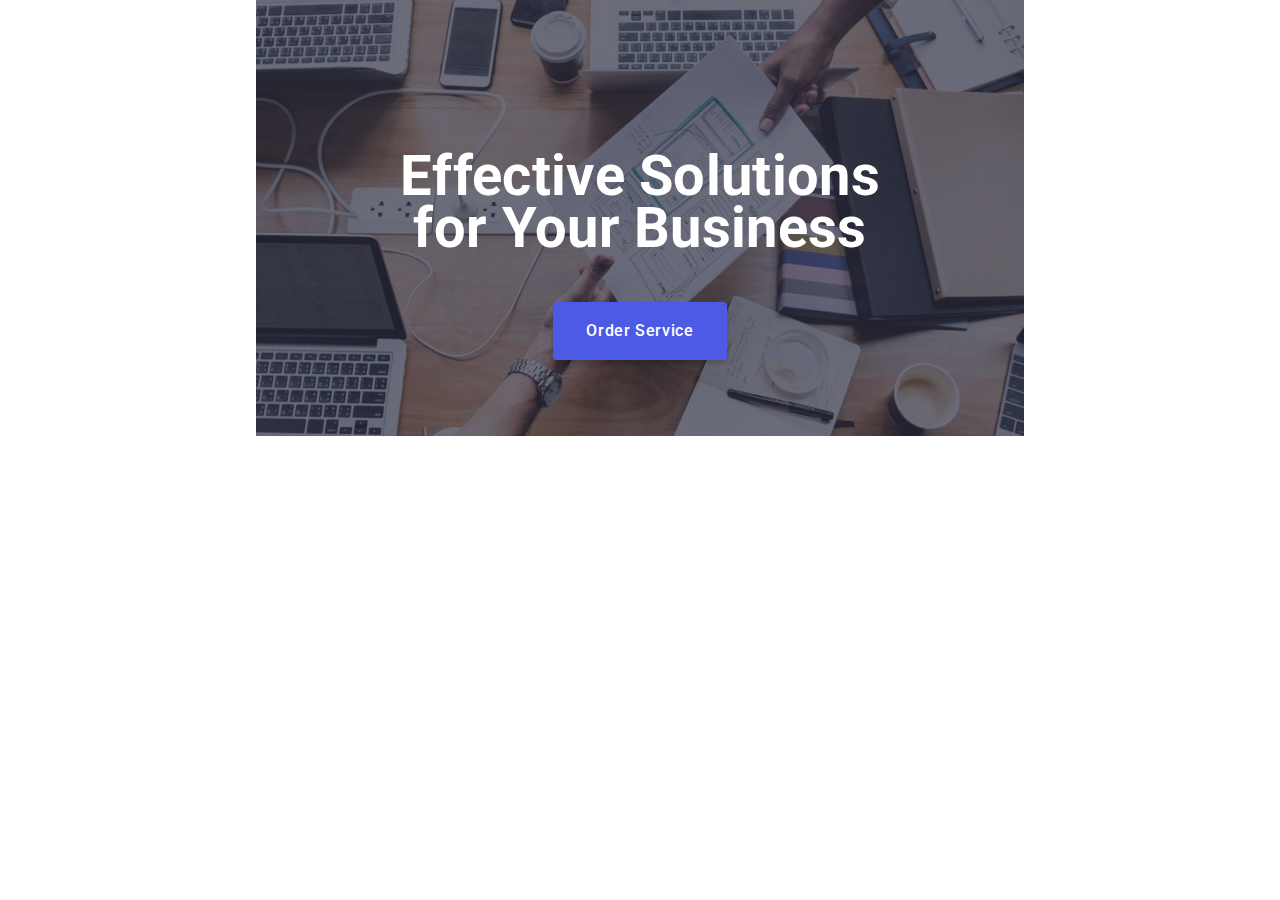
==== commit e95bcb42: "ДЗ-7 тест" ====
--- a/index.html
+++ b/index.html
@@ -15,7 +15,7 @@
 <body>
 
     <!--Header-->
-    <header class="header">
+    <!-- <header class="header">
         <div class="container main-header">
         <a href="./index.html" class="logo">
             <span class="logo-web">Web</span><span class="logo-studio">Studio</span>
@@ -37,7 +37,7 @@
         </address>
         </div>
 
-    </header>
+    </header> -->
 
     <!--Main-->
 
@@ -51,7 +51,7 @@
         </section>
         
         <!--Section advantages-->
-        <section class="section-feature">
+        <!-- <section class="section-feature">
             <div class="container">
             <ul class="feature list">
                 <li class="feature-text">
@@ -76,9 +76,9 @@
                 </li>
             </ul>
             </div>
-        </section>
+        </section> -->
         <!--Our works-->
-        <section class="section">
+        <!-- <section class="section">
             <div class="container">
             <h2 class="section-title">What are we doing</h2>
             <ul class="list works">
@@ -102,9 +102,9 @@
                 </li>
             </ul>
             </div>
-        </section>
+        </section> -->
         <!--Our Team-->
-        <section class="section employees">
+        <!-- <section class="section employees">
             <div class="container">
             <h2 class="section-title">Our Team</h2>
             <ul class="team list">
@@ -265,10 +265,10 @@
                 </li>
             </ul>
             </div>
-        </section>
+        </section> -->
 
         <!--Customers-->
-        <section class="section-customers">
+        <!-- <section class="section-customers">
             <div class="container">
             <h2 class="section-title customers-title">Customers</h2>
             <ul class="customers list">
@@ -316,13 +316,13 @@
                 </li>
             </ul>
             </div>
-        </section>
+        </section> -->
 
     </main>
 
     <!--Footer-->
 
-    <footer class="footer">
+    <!-- <footer class="footer">
         <div class="container footer-container">
             <div class="footer-stab">
                 <a href="./index.html" class="footer-logo">
@@ -367,35 +367,32 @@
                     </a>
                 </li>
             </ul>
-        </div>
+        </div> -->
             <!-- Subscribe -->
 
-            <form name="subscribe" class="subscribe">
+            <!-- <form name="subscribe" class="subscribe">
                 <b class="footer-title-soc">Subscribe</b>
                 <div class="sub-form">
                 <label>
                     <input type="email" name="email" placeholder="E-mail" class="sub-input">
                 </label>
                 <button type="submit" class="sub-button">Subscribe</button>
-                <!-- <svg width="24" height="20" class="sub-icon">
-                    <use href="./images/icons.svg#icon-send"></use>
-                </svg> -->
                 </div>
-            </form>
-        </div>
-    </footer>
+            </form> -->
+        <!-- </div>
+    </footer> -->
 
     <!-- Backdrop + modal -->
 
-    <div class="backdrop is-hidden" data-modal>
+    <!-- <div class="backdrop is-hidden" data-modal>
         <div class="modal">
             <button type="button" class="modal-button" data-modal-close>
                 <svg class="close-icon" width="8" height="8">
                     <use href="./images/icons.svg#close-black"></use>
                 </svg>
             </button>
-<!-- Modal -->
-                <form name="order_servise" autocomplete="on" novalidate >
+
+                <form name="order_servise" autocomplete="on" novalidate class="modal-form">
                     <p class="form-title">Leave your contacts and we will call you back</p>
 
                     <label class="label-item">
@@ -439,6 +436,6 @@
         </div>
     </div>
 
-    <script src="./js/modal.js"></script>
+    <script src="./js/modal.js"></script> -->
 </body>
 </html>--- a/css/styles.css
+++ b/css/styles.css
@@ -34,633 +34,12 @@
 .list {
     list-style: none;
 }
-
 .container {
-    width: 1158px;
     padding-left: 15px;
     padding-right: 15px;
-    margin: 0 auto;
-}
-
-h1, h2, h3, h4, h5, h6, p, ul {
-    margin: 0;
-    padding: 0;
-}
-
-.section {
-    padding-top: 120px;
-    padding-bottom: 120px;
-}
-.section-feature {
-    padding-top: 120px;
-}
-.section-customers {
-    padding-top: 130px;
-    padding-bottom: 120px;
-}
-.section-portfolio {
-    padding-top: 96px;
-    padding-bottom: 120px;
-}
-
-/* Header */
-.header {
-    border-bottom: 1px solid #E7E9FC;
-        box-shadow: 0px 2px 1px rgba(46, 47, 66, 0.08), 0px 1px 1px rgba(46, 47, 66, 0.16), 0px 1px 6px rgba(46, 47, 66, 0.08);
-}
-.main-header {
-    display: flex;
-    align-items: center;
-}
-
-/*Logo*/
-.logo {
-    display: inline-block;
-    font-family: Raleway, sans-serif;
-    letter-spacing: 0.03em;
-    font-weight: 800;
-    font-size: 18px;
-    line-height: 1.33;
-    text-decoration: none;
-    text-transform: uppercase;
-}
-.logo-web {
-    color: var(--logo-primary-color);
-}
-.logo-studio {
-    color: var(--logo-secondary-color);
-}
-
-/*Nav*/
-.site-nav .link {
-    display: block;
-    padding-top: 24px;
-    padding-bottom: 24px;
-    color: var(--title-text-color);
-    font-weight: 500;
-    text-decoration: none;
-
-    transition: color 250ms cubic-bezier(0.4, 0, 0.2, 1);
-}
-.site-nav .link:active,
-.site-nav .link:focus,
-.site-nav .link:hover,
-.site-nav .link.current {
-    color: var(--active-color);
-}
-.site-nav {
-    display: flex;
-    margin-left: 76px;
-}
-.site-nav .item {
-    margin-right: 40px;
-}
-.site-nav .item:last-child {
-    margin-right: 0;
-}
-
-/*Contacts*/
-.contacts .link {
-    display: block;
-    padding-top: 24px;
-    padding-bottom: 24px;
-    color: var(--primary-text-color);
-    font-size: 16px;
-    line-height: 1.5;
-    text-decoration: none;
-    font-style: normal;
-
-    transition: color 250ms cubic-bezier(0.4, 0, 0.2, 1);
-}
-.contacts .link:active,
-.contacts .link:focus,
-.contacts .link:hover {
-    color: var(--active-color);
-}
-.contacts {
-    display: flex;
-}
-.address {
-    margin-left: auto;
-}
-.contacts .address-list + .address-list {
-    margin-left: 40px;
-}
-/* Underline the current page */
-
-.item {
-    position: relative;
-}
-.link-current::after {
-    display: block;
-    position: absolute;
-    cursor: pointer;
-    bottom: 0;
-    left: 0;
-    content: "";
-    width: 100%;
-    height: 4px;
-    border-radius: 2px;
-    background-color: transparent;
-}
-.activ::after {
-    background-color: #404BBF;
-}
-
-
-/*Hero*/
-.hero {
-    text-align: center;
-    background-color: var(--title-bg-color);
-    padding-bottom: 188px;
-    padding-top: 188px;
-}
-.hero-title {
-    width: 494px;
     margin-left: auto;
     margin-right: auto;
-    color: var(--hero-text-color);
-    font-weight: 700;
-    font-size: 56px;
-    line-height: 1.07;
 }
-/* Hero background */
-.hero-bgi {
-    max-width: 1440px;
-    height: 600px;
-    margin: 0 auto;
-    background-image: linear-gradient(to right, rgba(46, 47, 66, 0.7),
-            rgba(46, 47, 66, 0.7)),
-        url("../images/people-office.jpg");
-    background-repeat: no-repeat;
-    background-position: center;
-    border: 1px solid #000000;
-    box-shadow: 0px 4px 4px rgba(0, 0, 0, 0.25);
-}
-
-
-/* Feature */
-.feature .title {
-    color: var(--title-text-color);
-    font-weight: 500;
-    font-size: 20px;
-    line-height: 1.2;
-    margin-bottom: 8px;
-}
-.feature {
-    display: flex;
-}
-.feature-text {
-    margin-right: 24px;
-}
-.feature-text:nth-child(4n) {
-    margin-right: 0;
-}
-.feature-text::before {
-    display: inline-block;
-    content: '';
-    width: 264px;
-    height: 112px;
-    background-repeat: no-repeat;
-    background-position: center;
-    background-color: rgba(244, 244, 253, 1);
-    border-radius: 4px;
-    margin-bottom: 8px;
-}
-.feature-text:nth-child(1)::before {
-    background-image: url("../images/strategy.svg");
-}
-.feature-text:nth-child(2)::before {
-    background-image: url('../images/punctuality.svg');
-}
-.feature-text:nth-child(3)::before {
-    background-image: url('../images/diligence.svg');
-}
-.feature-text:nth-child(4)::before {
-    background-image: url('../images/technologies.svg');
-}
-
-/* Works */
-.works {
-    display: flex;
-}
-.works-item {
-    margin-right: 24px;
-}
-.works-item:nth-child(3n) {
-    margin-right: 0;
-}
-
-/*Team*/
-.employees {
-    background-color: var(--team-bg-color);
-}
-
-.section-title {
-    color: var(--title-text-color);
-    font-weight: 700;
-    font-size: 36px;
-    line-height: 1.11;
-    text-align: center;
-    margin-bottom: 72px;
-}
-.team .title {
-    color: var(--title-text-color);
-    font-weight: 500;
-    font-size: 20px;
-    line-height: 1.2;
-    margin-bottom: 8px;
-}
-.team {
-    display: flex;
-}
-.team-members {
-    margin-right: 24px;
-    box-shadow: 0px 1px 6px rgba(46, 47, 66, 0.08), 0px 1px 1px rgba(46, 47, 66, 0.16), 0px 2px 1px rgba(46, 47, 66, 0.08);
-    border-radius: 0px 0px 4px 4px;
-}
-.team-members:nth-child(4n) {
-    margin-right: 0;
-}
-.team-item {
-    padding-top: 32px;
-    padding-bottom: 32px;
-    text-align: center;
-    background-color: #fff;
-    border-radius: 0px 0px 4px 4px;
-}
-.team-social-list {
-    display: flex;
-    justify-content: center;
-    gap: 24px;
-    margin-top: 8px;
-}
-.team-soc-item {
-    width: 44px;
-    height: 44px;
-    justify-content: center;
-}
-.team-social-link {
-    width: 100%;
-    height: 100%;
-    border-radius: 50%;
-    display: flex;
-    align-items: center;
-    justify-content: center;
-    background-color: #4D5AE5;
-
-    transition: background-color 250ms cubic-bezier(0.4, 0, 0.2, 1);
-}
-.team-social-link:hover,
-.team-social-link:focus {
-    background-color: #404BBF;
-}
-.social-logo {
-    fill: var(--primary-social-logo);
-}
-
-/* Customers */
-.customers-title {
-    margin-bottom: 72px;
-}
-.customers {
-    display: flex;
-}
-.customers-item {
-    display: flex;
-    width: 168px;
-    height: 88px;
-    margin-right: 24px;
-    background: var(--primary-bg-color);
-}
-.customers-social-link {
-    display: flex;
-    width: 100%;
-    height: 100%;
-    border-radius: 4px;
-    background-repeat: no-repeat;
-    background-position: center;
-    align-items: center;
-    justify-content: center;
-    border: 1px solid #8E8F99;
-    color: #8E8F99;
-
-    transition: color 250ms cubic-bezier(0.4, 0, 0.2, 1),
-            border 250ms cubic-bezier(0.4, 0, 0.2, 1),
-            box-shadow 250ms cubic-bezier(0.4, 0, 0.2, 1);
-}
-.customers-item:nth-child(6n) {
-    margin-right: 0;
-}
-.customers-social-link:hover,
-.customers-social-link:focus {
-    box-shadow: 0px 4px 4px rgba(0, 0, 0, 0.25);
-    color: var(--active-color);
-    border: 1px solid var(--active-color);
-}
-.customers-img {
-    fill: currentColor;
-}
-
-/*Footer*/
-
-.footer-logo {
-    font-family: Raleway, sans-serif;
-    letter-spacing: 0.03em;
-    font-weight: 800;
-    font-size: 18px;
-    line-height: 1.33;
-    text-decoration: none;
-    text-transform: uppercase;
-    display: inline-block;
-    margin-bottom: 16px;
-}
-.footer-web {
-    color: var(--logo-primary-color);
-}    
-.footer {
-    background-color: var(--title-bg-color);
-    padding-top: 100px;
-    padding-bottom: 100px;
-}
-.footer .text-footer {
-    color: var(--text-footer-color);
-    margin: 0;
-}
-.footer .footer-studio {
-    color: var(--logo-footer-color);
-    line-height: 1.17;
-}
-.text-footer {
-    width: 264px;
-    justify-content: flex-start; 
-}
-.footer-container {
-    display: flex; 
-}
-.footer-stab {
-    margin-right: 120px;
-}
-.footer-title-soc {
-    color: var(--text-footer-color);
-    font-weight: 500;
-}
-.footer-container-soc {
-    width: 208px;
-    height: 80px;
-}
-.footer-list {
-    display: flex;
-    justify-content: center;
-    gap: 16px;
-    margin-top: 16px;
-}
-.footer-soc-item {
-    width: 40px;
-    height: 40px;
-    justify-content: center;
-    align-items: center;
-}
-.footer-social-link {
-    border-radius: 50%;
-    width: 100%;
-    height: 100%;
-    display: flex;
-    justify-content: center;
-    align-items: center;
-    background: rgba(255, 255, 255, 0.1);
-
-    transition: background-color 250ms cubic-bezier(0.4, 0, 0.2, 1);
-}
-.footer-social-link:hover {
-    background: #31D0AA;
-}
-
-/* Subscribe */
-
-.subscribe {
-    margin-left: auto;
-    padding: 0;
-}
-.sub-form {
-    margin-top: 16px;
-    display: flex;
-}
-.sub-input {
-    padding-top: 9px;
-    padding-bottom: 9px;
-    padding-left: 16px;
-    font-size: 12px;
-    width: 264px;
-    line-height: 2;
-    letter-spacing: 0.04em;
-    color: rgba(255, 255, 255, 0.6);
-    background: #2E2F42;
-    border: 1px solid rgba(255, 255, 255, 0.3);
-    filter: drop-shadow(0px 4px 4px rgba(0, 0, 0, 0.15));
-    border-radius: 4px;
-    transition: outline 250ms cubic-bezier(0.4, 0, 0.2, 1);
-}
-.sub-input:focus {
-    outline: 1px solid #4D5AE5;
-}
-.sub-button {
-    position: relative;
-    padding: 8px 24px;
-    margin: 0 auto;
-    margin-left: 24px;
-    font-family: Roboto, sans-serif;
-    font-weight: 500;
-    font-size: 16px;
-    line-height: 1.5;
-    color: #FFFFFF;
-    background: #4D5AE5;
-    border: 1px solid transparent;
-    border-radius: 4px;
-    text-align: center;
-    cursor: pointer;
-    letter-spacing: 0.04em;
-}
-.sub-button::after {
-    content: '';
-    display: inline-block;
-    width: 24px;
-    height: 20px;
-    margin-left: 16px;
-    background-repeat: no-repeat;
-    background-position: center;
-    background-image: url(../images/icon-send.svg);
-}
-
-/* Backdrop + modal*/
-
-.backdrop {
-    position: fixed;
-    top: 0;
-    left: 0;
-    width: 100%;
-    height: 100%;
-    background: rgba(46, 47, 66, 0.4);
-
-    transition: opacity 250ms cubic-bezier(0.4, 0, 0.2, 1), visibility 250ms cubic-bezier(0.4, 0, 0.2, 1);
-
-}
-.backdrop.is-hidden {
-    visibility: hidden;
-    opacity: 0;
-    pointer-events: none;
-}
-.modal {
-    position: absolute;
-    left: 50%;
-    top: 50%;
-    padding: 72px 24px 24px 24px;
-    transform: translate(-50%, -50%);
-    opacity: 1;
-    width: 408px;
-    background: #FCFCFC;
-    box-shadow: 0px 1px 1px rgba(0, 0, 0, 0.14), 0px 1px 3px rgba(0, 0, 0, 0.12), 0px 2px 1px rgba(0, 0, 0, 0.2);
-    border-radius: 4px;
-}
-.modal-button {
-    position: absolute;
-    top: 24px;
-    right: 24px;
-    width: 24px;
-    height: 24px;
-    border-radius: 50%;
-    background: #E7E9FC;
-    border: 1px solid rgba(0, 0, 0, 0.1);
-    filter: drop-shadow(0px 4px 4px rgba(0, 0, 0, 0.25));
-
-    transition: background-color 250ms cubic-bezier(0.4, 0, 0.2, 1),
-    border 250ms cubic-bezier(0.4, 0, 0.2, 1),
-    fill 250ms cubic-bezier(0.4, 0, 0.2, 1);
-}
-.modal-button:hover,
-.modal-button:active {
-    background-color: #404BBF;
-    border: 1px solid #404BBF;
-    fill: #fff;
-}
-.close-icon {
-    width: 100%;
-    height: 100%;
-}
-
-/* Modal-table */
-
-.form-title {
-font-weight: 500;
-text-align: center;
-color: var(--title-text-color);
-margin-bottom: 16px;
-}
-.label-text {
-    font-size: 12px;
-}
-.label-item {
-    display: flex;
-    flex-direction: column;
-    position: relative;
-    margin-bottom: 8px;
-}
-.input-item {
-    padding-left: 38px;
-    padding-top: 11px;
-    padding-bottom: 11px;
-    border-radius: 4px;
-    border: 1px solid rgba(33, 33, 33, 0.2);
-    font-size: 12px;
-    line-height: 14px;
-    transition: outline 250ms cubic-bezier(0.4, 0, 0.2, 1), fill 250ms cubic-bezier(0.4, 0, 0.2, 1),;
-}
-.label-icon {
-    position: absolute;
-    top: 45%;
-    margin-left: 19px;
-}
-.textarea-item {
-    resize: none;
-    padding-top: 8px;
-    padding-left: 16px;
-    border-radius: 4px;
-    border: 1px solid rgba(33, 33, 33, 0.2);
-    font-size: 12px;
-    line-height: 14px;
-    transition: outline 250ms cubic-bezier(0.4, 0, 0.2, 1);
-}
-.comment {
-    margin-bottom: 16px;
-}
-.label-privacy {
-    position: relative;
-    
-    display: flex; 
-    align-items: center;
-    left: 0;
-}
-.textarea-item:focus,
-.input-item:focus {
-    outline: 1px solid #4D5AE5;
-}
-.input-item:focus ~ .label-icon {
-    fill: #4D5AE5;
-}
-.checkbox-item {
-    appearance: none;
-    position: absolute;
-    width: 16px;
-    height: 16px;
-    left: 0;
-    top: 0;
-    border: 1.25px solid #2E2F42;
-    border-radius: 2px; 
-    
-}
-.checkbox-item:checked + .check-icon {
-    background: #404BBF;
-    fill: #FFFFFF;
-    border: 1.25px solid #404BBF;
-    border-radius: 2px;
-    outline: transparent;
-}
-.check-icon {
-    fill: transparent;
-    margin-right: 8px;
-}
-.checkbox-text {
-    font-size: 12px;
-    line-height: 1.33;
-    letter-spacing: 0.04em;
-}
-.checkbox-link {
-    font-size: 12px;
-    line-height: 1.33;
-    letter-spacing: 0.04em;
-    color: #4D5AE5;
-}
-.button-send {
-    padding: 16px 32px;
-    margin: 0 auto;
-    margin-top: 24px;
-    min-width: 169px;
-    font-family: Roboto, sans-serif;
-    font-weight: 500;
-    font-size: 16px;
-    line-height: 1.5;
-    color: #FFFFFF;
-    background: #4D5AE5;
-    border: 1px solid transparent;
-    box-shadow: 0px 4px 4px rgba(0, 0, 0, 0.15);
-    border-radius: 4px;
-    display: block;
-    text-align: center;
-    cursor: pointer;
-    letter-spacing: 0.04em;
-}
-
-/*Button*/
 .button {
     color: #FFFFFF;
     background-color: #4D5AE5;
@@ -668,7 +47,7 @@
     font-weight: 500;
     font-size: 16px;
     line-height: 1.5;
-    display: block;
+    display: flex;
     letter-spacing: 0.04em;
     text-align: center;
 
@@ -677,8 +56,8 @@
     padding: 16px 32px;
     margin: 0 auto;
     margin-top: 48px;
-    min-width: 169px;
     border: 1px solid transparent;
+    box-shadow: 0px 4px 4px rgba(0, 0, 0, 0.15);
 
     transition: background-color 250ms cubic-bezier(0.4, 0, 0.2, 1),
     color 250ms cubic-bezier(0.4, 0, 0.2, 1),
@@ -693,133 +72,127 @@
     
 }
 
-/*Section-portfolio*/
+@media screen and (min-width: 428px) {
+    .container {
+        width: 428px;
+    }
+    .hero {
+        text-align: center;
+        background-color: var(--title-bg-color);
+        padding-bottom: 112px;
+        padding-top: 112px;
+    }
+    .hero-title {
+        width: 320px;
+        margin-left: auto;
+        margin-right: auto;
+        color: var(--hero-text-color);
+        font-weight: 700;
+        font-size: 36px;
+        line-height: 0.9;
+    }
+    .hero-bgi {
+        max-width: 428px;
+        height: 432px;
+        margin: 0 auto;
+        background-image: linear-gradient(to right, rgba(46, 47, 66, 0.7),
+                rgba(46, 47, 66, 0.7)),
+            url("../images/people-office.jpg");
+        background-repeat: no-repeat;
+        background-position: center;
+    }
+}
+@media screen and (min-width: 768px) {
+    .container {
+        width: 768px;
+    }
+    .hero {
+        text-align: center;
+        background-color: var(--title-bg-color);
+        padding-bottom: 108px;
+        padding-top: 112px;
+        }
+    .hero-title {
+            width: 496px;
+            margin-left: auto;
+            margin-right: auto;
+            color: var(--hero-text-color);
+            font-weight: 700;
+            font-size: 56px;
+            line-height: 0.9333;
+        }
+    .hero-bgi {
+        max-width: 768px;
+        height: 436px;
+        margin: 0 auto;
+        background-image: linear-gradient(to right, rgba(46, 47, 66, 0.7),
+                    rgba(46, 47, 66, 0.7)),
+                url("../images/people-office.jpg");
+        background-repeat: no-repeat;
+        background-position: center;
+        }
+}
+@media screen and (min-width: 1440px) {
+    .container {
+        width: 1440px;
+    }
+    .hero {
+        text-align: center;
+        background-color: var(--title-bg-color);
+        padding-bottom: 188px;
+        padding-top: 188px;
+        }
+    .hero-title {
+        width: 496px;
+        margin-left: auto;
+        margin-right: auto;
+        color: var(--hero-text-color);
+        font-weight: 700;
+        font-size: 56px;
+        line-height: 0.9333;
+        }
+    .hero-bgi {
+        max-width: 1440px;
+        height: 600px;
+        margin: 0 auto;
+        background-image: linear-gradient(to right, rgba(46, 47, 66, 0.7),
+                    rgba(46, 47, 66, 0.7)),
+                url("../images/people-office.jpg");
+        background-repeat: no-repeat;
+        background-position: center;
+        }
+}
+/* .feature {
+    @extend %list;
+}
+.feature {
+    @media screen and (min-width: 768px) {
+        display: flex;
+        flex-wrap: wrap;
+    }
+}
+.feature-text {
+    text-align: center;
 
-/*Button portfolio*/
-.button-portfolio {
-    font-family: Roboto, sans-serif;
-    font-weight: 500;
-    font-size: 16px;
-    line-height: 1.5;
-    display: flex;
-    align-items: center;
-    text-align: center;
-    letter-spacing: 0.04em;
-    color: var(--button-text-color);
-    background-color: var(--button-text-bgc);
+    @media screen and (min-width: 768px) {
+        flex-basis: calc((100% - 4 * 5px) / 2);
+    }
 
-    cursor: pointer;
-    border-radius: 4px;
-    padding: 12px 24px;
-    min-width: 69px;
-    border: 1px solid var(--text-footer-color);
+    @media screen and (min-width: 1200px) {
+        flex-basis: 33.3333%;
+    }
 
-    transition: background-color 250ms cubic-bezier(0.4, 0, 0.2, 1),
-    color 250ms cubic-bezier(0.4, 0, 0.2, 1),
-    border 250ms cubic-bezier(0.4, 0, 0.2, 1),
-    box-shadow 250ms cubic-bezier(0.4, 0, 0.2, 1);
+    &:not(:last-child) {
+        @media screen and (max-width: 767px) {
+            margin-bottom: 72px;  
+        }
+    }
 }
-.button-portfolio:active,
-.button-portfolio:focus,
-.button-portfolio:hover {
-    color: var(--active-color-button);
-    background-color: var(--active-bgc-button);
-    border: 1px solid transparent;
-    box-shadow: 0px 3px 1px rgba(0, 0, 0, 0.1), 0px 2px 1px rgba(0, 0, 0, 0.08), 0px 2px 2px rgba(0, 0, 0, 0.12);
-}
-.main-button {
-    display: flex;
-    align-items: center;
-    justify-content: center;
-    margin-bottom: 72px;
-}
-.button-item {
-    margin-right: 24px;
-}
-.button-item:nth-child(5n) {
-    margin-right: 0;
-}
-
-/*Hidden headers*/
-.title-portfolio {
-    visibility: hidden;
-}
-
-/*Cards*/
-.project-card .cards {
-    text-decoration: none;
-}
-
-/*Project card*/
-.project-card .project {
-    font-weight: 500;
-    font-size: 20px;
-    line-height: 1.2;
-    color: var(--title-text-color);
-}
-.project-card .type {
-    color: var(--primary-text-color);
-}
-.cards .project {
-    display: flex;
-    margin-bottom: 8px;
-}
-.project-card {
-    display: flex;
-    flex-wrap: wrap;
-}
-.item-card {
-    margin-right: 24px;
-    margin-bottom: 48px;
-    cursor: pointer;
-
-    transition: box-shadow 250ms cubic-bezier(0.4, 0, 0.2, 1);
-}
-.item-card:nth-child(3n) {
-    margin-right: 0;
-}
-.item-card:nth-last-child(-n+3) {
-    margin-bottom: 0;
-}
-.item-card:hover,
-.item-card:focus {
-    box-shadow: 0px 1px 6px rgba(46, 47, 66, 0.08), 0px 1px 1px rgba(46, 47, 66, 0.16), 0px 2px 1px rgba(46, 47, 66, 0.08);
-}
-.project-border {
-    border-bottom: 1px solid #E7E9FC;
-    border-left: 1px solid #E7E9FC;
-    border-right: 1px solid #E7E9FC;
-    padding: 32px 16px;
-
-    transition: border 250ms cubic-bezier(0.4, 0, 0.2, 1);
-}
-.project-border:hover,
-.project-border:focus {
-    border: 0;
-}
-/* Cards-thumb */
-
-.cards-thumb {
-    position: relative;
-    overflow: hidden;
-}
-.thumb-text {
-    position: absolute;
-    width: 100%;
-    height: 100%;
-    top: 0;
-    left: 0;
-    padding-left: 32px;
-    padding-top: 40px;
-    padding-right: 32px;
-    line-height: 24px;
-    background: #4D5AE5;
-    color: #F4F4FD;
-
-    transform: translateY(100%);
-    transition: transform 250ms cubic-bezier(0.4, 0, 0.2, 1);
-}
-.cards-thumb:hover .thumb-text,
-.cards-thumb:focus .thumb-text {
-    transform: translateY(0);
-}+@media screen and (min-width: 768px) {
+    .feature {
+      background-color: #ffc107;
+      display: flex;
+      flex-wrap: wrap;
+      width: 768px;
+    }
+} */